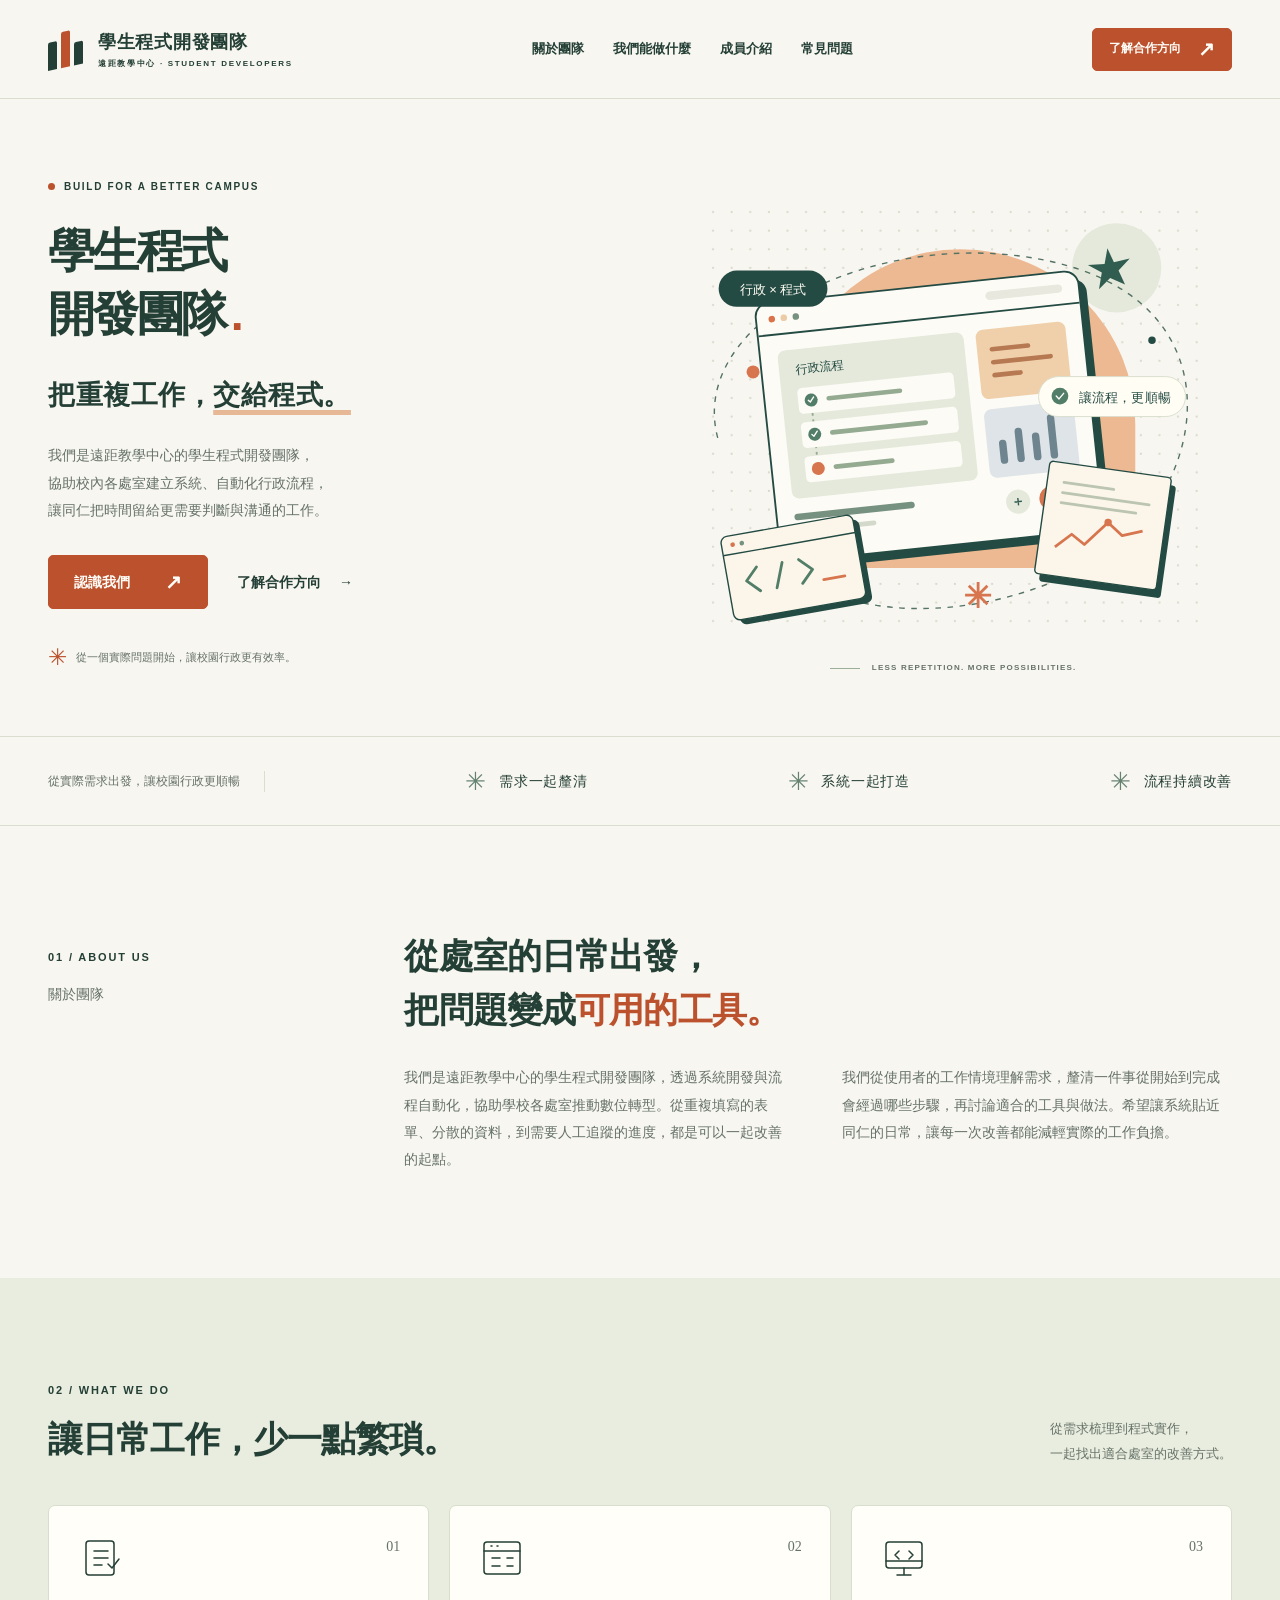
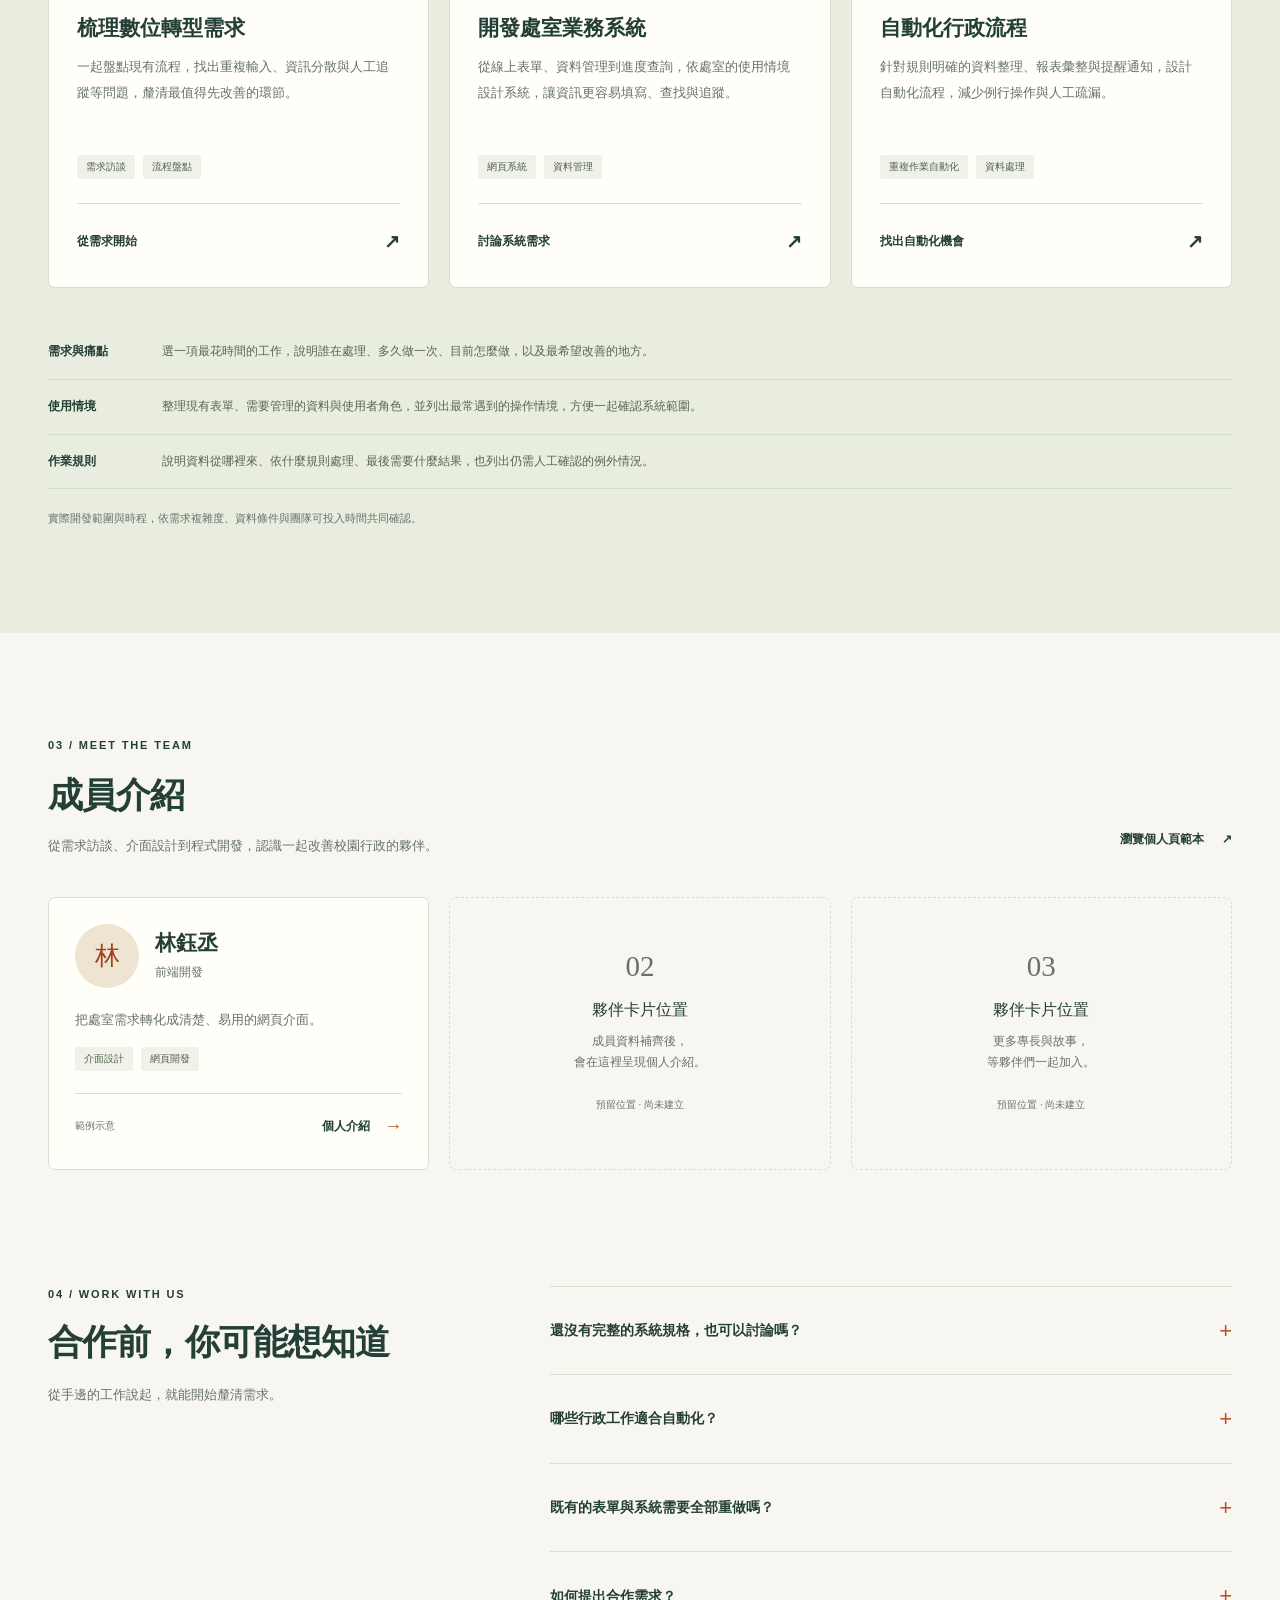
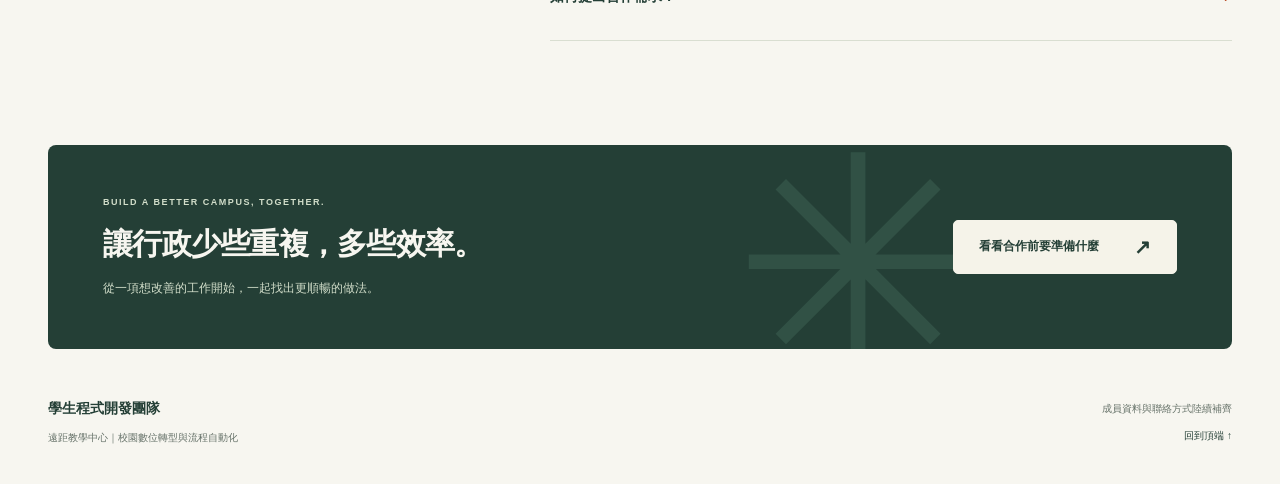
==== index.html @ bf92e2aa "fixed: 修正內容" ====
<!DOCTYPE html>
<html lang="zh-Hant">
<head>
  <meta charset="utf-8">
  <meta name="viewport" content="width=device-width, initial-scale=1">
  <meta name="description" content="遠距教學中心學生程式開發團隊，協助校內各處室推動數位轉型、建立業務系統與自動化行政流程，減少重複作業，提升工作效率。">
  <meta name="theme-color" content="#f7f6f0">
  <title>學生程式開發團隊｜遠距教學中心</title>
  <link rel="icon" href="assets/favicon.svg" type="image/svg+xml">
  <link rel="stylesheet" href="styles.css">
</head>
<body>
  <a class="skip-link" href="#main">跳至主要內容</a>
  <header class="site-header">
    <div class="container header-inner">
      <a class="brand" href="index.html" aria-label="學生程式開發團隊首頁">
        <span class="brand-mark" aria-hidden="true"><i></i><i></i><i></i></span>
        <span>學生程式開發團隊<small>遠距教學中心 · STUDENT DEVELOPERS</small></span>
      </a>
      <nav class="main-nav" aria-label="主要導覽">
        <a href="#about">關於團隊</a>
        <a href="#services">我們能做什麼</a>
        <a href="#team">成員介紹</a>
        <a href="#faq">常見問題</a>
      </nav>
      <a class="button button-small header-cta" href="#services">了解合作方向 <span aria-hidden="true">↗</span></a>
    </div>
  </header>

  <main id="main">
    <section class="hero container" aria-labelledby="hero-title">
      <div class="hero-copy">
        <p class="eyebrow"><span class="status-dot" aria-hidden="true"></span> BUILD FOR A BETTER CAMPUS</p>
        <h1 id="hero-title">學生程式<span>開發團隊<span class="title-dot">.</span></span></h1>
        <p class="hero-statement">把重複工作，<span class="underline-accent">交給程式。</span></p>
        <p class="hero-description">我們是遠距教學中心的學生程式開發團隊，<br class="desktop-break">協助校內各處室建立系統、自動化行政流程，<br class="desktop-break">讓同仁把時間留給更需要判斷與溝通的工作。</p>
        <div class="hero-actions">
          <a class="button" href="#about">認識我們 <span aria-hidden="true">↗</span></a>
          <a class="text-link" href="#services">了解合作方向 <span aria-hidden="true">→</span></a>
        </div>
        <div class="hero-note"><span class="small-orbit" aria-hidden="true">✳</span> 從一個實際問題開始，讓校園行政更有效率。</div>
      </div>
      <figure class="hero-art">
        <img src="assets/learning.svg" width="600" height="540" alt="以流程清單、程式視窗與資料報表呈現校園行政數位化的示意插畫">
        <figcaption><span class="art-caption-line"></span> LESS REPETITION. MORE POSSIBILITIES.</figcaption>
      </figure>
    </section>

    <div class="values-strip">
      <div class="container values-inner">
        <span class="values-intro">從實際需求出發，讓校園行政更順暢</span>
        <span><i aria-hidden="true">✳</i> 需求一起釐清</span>
        <span><i aria-hidden="true">✳</i> 系統一起打造</span>
        <span><i aria-hidden="true">✳</i> 流程持續改善</span>
      </div>
    </div>

    <section class="section container about-section" id="about" aria-labelledby="about-title">
      <div class="section-label"><span class="eyebrow">01 / ABOUT US</span><p>關於團隊</p></div>
      <div class="about-content">
        <h2 id="about-title">從處室的日常出發，<br>把問題變成<span class="serif-accent">可用的工具。</span></h2>
        <div class="about-columns">
          <p>我們是遠距教學中心的學生程式開發團隊，透過系統開發與流程自動化，協助學校各處室推動數位轉型。從重複填寫的表單、分散的資料，到需要人工追蹤的進度，都是可以一起改善的起點。</p>
          <p>我們從使用者的工作情境理解需求，釐清一件事從開始到完成會經過哪些步驟，再討論適合的工具與做法。希望讓系統貼近同仁的日常，讓每一次改善都能減輕實際的工作負擔。</p>
        </div>
      </div>
    </section>

    <section class="services-section" id="services" aria-labelledby="services-title">
      <div class="container section">
        <div class="section-heading">
          <div><p class="eyebrow">02 / WHAT WE DO</p><h2 id="services-title">讓日常工作，少一點繁瑣。</h2></div>
          <p class="section-description">從需求梳理到程式實作，<br>一起找出適合處室的改善方式。</p>
        </div>
        <div class="service-grid">
          <article class="service-card">
            <div class="service-card-top"><span class="service-icon" aria-hidden="true"><svg viewBox="0 0 48 48"><rect x="9" y="7" width="28" height="34" rx="3"/><path d="M17 17h14M17 24h14M17 31h8"/><path d="m31 30 4 4 7-9"/></svg></span><span class="card-number">01</span></div>
            <h3>梳理數位轉型需求</h3><p>一起盤點現有流程，找出重複輸入、資訊分散與人工追蹤等問題，釐清最值得先改善的環節。</p>
            <div class="tag-row"><span>需求訪談</span><span>流程盤點</span></div>
            <a class="card-link" href="#discovery-details">從需求開始 <span aria-hidden="true">↗</span></a>
          </article>
          <article class="service-card">
            <div class="service-card-top"><span class="service-icon" aria-hidden="true"><svg viewBox="0 0 48 48"><rect x="6" y="8" width="36" height="32" rx="3"/><path d="M6 17h36M13 12h1m5 0h1M14 24h8m-8 8h8M29 24h6m-6 8h6"/></svg></span><span class="card-number">02</span></div>
            <h3>開發處室業務系統</h3><p>從線上表單、資料管理到進度查詢，依處室的使用情境設計系統，讓資訊更容易填寫、查找與追蹤。</p>
            <div class="tag-row"><span>網頁系統</span><span>資料管理</span></div>
            <a class="card-link" href="#system-details">討論系統需求 <span aria-hidden="true">↗</span></a>
          </article>
          <article class="service-card">
            <div class="service-card-top"><span class="service-icon" aria-hidden="true"><svg viewBox="0 0 48 48"><rect x="6" y="8" width="36" height="26" rx="3"/><path d="M17 41h14M24 34v7M6 27h36M19 17l-4 4 4 4M29 17l4 4-4 4"/></svg></span><span class="card-number">03</span></div>
            <h3>自動化行政流程</h3><p>針對規則明確的資料整理、報表彙整與提醒通知，設計自動化流程，減少例行操作與人工疏漏。</p>
            <div class="tag-row"><span>重複作業自動化</span><span>資料處理</span></div>
            <a class="card-link" href="#automation-details">找出自動化機會 <span aria-hidden="true">↗</span></a>
          </article>
        </div>
        <div class="service-details" role="group" aria-label="合作前可以先準備">
          <article id="discovery-details"><span>需求與痛點</span><p>選一項最花時間的工作，說明誰在處理、多久做一次、目前怎麼做，以及最希望改善的地方。</p></article>
          <article id="system-details"><span>使用情境</span><p>整理現有表單、需要管理的資料與使用者角色，並列出最常遇到的操作情境，方便一起確認系統範圍。</p></article>
          <article id="automation-details"><span>作業規則</span><p>說明資料從哪裡來、依什麼規則處理、最後需要什麼結果，也列出仍需人工確認的例外情況。</p></article>
        </div>
        <p class="content-note">實際開發範圍與時程，依需求複雜度、資料條件與團隊可投入時間共同確認。</p>
      </div>
    </section>

    <section class="section container team-section" id="team" aria-labelledby="team-title">
      <div class="section-heading team-heading">
        <div><p class="eyebrow">03 / MEET THE TEAM</p><h2 id="team-title">成員介紹</h2><p class="section-description">從需求訪談、介面設計到程式開發，認識一起改善校園行政的夥伴。</p></div>
        <a class="text-link" href="members/template.html">瀏覽個人頁範本 <span aria-hidden="true">↗</span></a>
      </div>
      <ul class="member-grid" aria-label="學生程式開發團隊成員清單">
        <!-- 新增成員：複製這個 li，填入資料，將連結改為該成員的個人頁。 -->
        <li>
          <a class="member-card" href="members/chen-yu.html" aria-label="認識林鈺丞">
            <div class="member-card-header">
              <span class="member-avatar" aria-hidden="true">林</span>
              <div class="member-info"><h3>林鈺丞</h3><p>前端開發</p></div>
            </div>
            <p class="member-summary">把處室需求轉化成清楚、易用的網頁介面。</p>
            <div class="tag-row"><span>介面設計</span><span>網頁開發</span></div>
            <div class="member-card-footer"><span class="member-status">範例示意</span><span>個人介紹 <span aria-hidden="true">→</span></span></div>
          </a>
        </li>
        <!-- 以下為版面預留位置，新增真實成員卡片時可替換或移除；清單會自動換行。 -->
        <li>
          <div class="member-card member-card-placeholder">
            <span class="member-slot" aria-hidden="true">02</span>
            <h3>夥伴卡片位置</h3>
            <p>成員資料補齊後，<br>會在這裡呈現個人介紹。</p>
            <span class="member-placeholder-label">預留位置 · 尚未建立</span>
          </div>
        </li>
        <li>
          <div class="member-card member-card-placeholder">
            <span class="member-slot" aria-hidden="true">03</span>
            <h3>夥伴卡片位置</h3>
            <p>更多專長與故事，<br>等夥伴們一起加入。</p>
            <span class="member-placeholder-label">預留位置 · 尚未建立</span>
          </div>
        </li>
      </ul>
    </section>

    <section class="faq-section container section" id="faq" aria-labelledby="faq-title">
      <div><p class="eyebrow">04 / WORK WITH US</p><h2 id="faq-title">合作前，你可能想知道</h2><p class="section-description">從手邊的工作說起，就能開始釐清需求。</p></div>
      <div class="faq-list">
        <details><summary>還沒有完整的系統規格，也可以討論嗎？<span aria-hidden="true">+</span></summary><p>可以。先用熟悉的工作方式描述問題，例如「每週都要把三份表單整理成一張報表」。從目前的操作步驟、使用者與希望得到的結果開始，就能一起釐清需要改善什麼。</p></details>
        <details><summary>哪些行政工作適合自動化？<span aria-hidden="true">+</span></summary><p>經常重複、處理規則明確、資料來源穩定的工作，通常適合先評估，例如固定格式的資料彙整、報表產出或進度提醒。需要專業判斷或核准的環節，仍由承辦同仁決定。</p></details>
        <details><summary>既有的表單與系統需要全部重做嗎？<span aria-hidden="true">+</span></summary><p>可以先盤點現有工具與資料，評估能否沿用、調整操作方式，或補上一段自動化流程。優先改善最費時的環節，再依使用情況討論是否擴大開發範圍。</p></details>
        <details><summary>如何提出合作需求？<span aria-hidden="true">+</span></summary><p>可先整理所屬處室、目前的工作流程、遇到的困難與預期使用時間，作為討論的起點。團隊的正式聯絡方式尚待補上；本頁目前提供團隊介紹，尚未開放線上提交需求。</p></details>
      </div>
    </section>

    <section class="closing-section container" aria-labelledby="closing-title"><div><p class="eyebrow">BUILD A BETTER CAMPUS, TOGETHER.</p><h2 id="closing-title">讓行政少些重複，多些效率。</h2><p>從一項想改善的工作開始，一起找出更順暢的做法。</p></div><a class="button button-light" href="#faq">看看合作前要準備什麼 <span aria-hidden="true">↗</span></a><span class="closing-decoration" aria-hidden="true">✳</span></section>
  </main>

  <footer class="site-footer container"><div><a class="footer-name" href="index.html">學生程式開發團隊</a><p>遠距教學中心｜校園數位轉型與流程自動化</p></div><div class="footer-meta"><p>成員資料與聯絡方式陸續補齊</p><a href="#main">回到頂端 <span aria-hidden="true">↑</span></a></div></footer>
</body>
</html>
---- styles.css ----
/* Design system: warm paper, forest ink, terracotta accents; generous editorial spacing. */
:root {
  --paper: #f7f6f0;
  --white: #fffef9;
  --ink: #243f36;
  --muted: #667269;
  --orange: #bb512d;
  --orange-dark: #a34121;
  --line: #d9ded1;
  --sage: #e9eddf;
  --serif: "Noto Serif TC", "Songti TC", "PMingLiU", serif;
  --sans: "Noto Sans TC", "Microsoft JhengHei", "PingFang TC", sans-serif;
}

* { box-sizing: border-box; }
html { scroll-behavior: smooth; scroll-padding-top: 112px; }
body { margin: 0; color: var(--ink); background: var(--paper); font-family: var(--sans); font-size: 16px; line-height: 1.8; -webkit-font-smoothing: antialiased; }
a { color: inherit; text-decoration: none; }
button, input, textarea { font: inherit; }
img, svg { display: block; max-width: 100%; }
p, h1, h2, h3, figure { margin: 0; }
h1, h2, h3 { line-height: 1.4; }
::selection { background: #efd1af; color: var(--ink); }
:focus-visible { outline: 3px solid var(--orange); outline-offset: 6px; border-radius: 2px; }
.container { width: min(1240px, calc(100% - 96px)); margin-inline: auto; }
.section { padding-block: 104px; }
.eyebrow { font-family: var(--sans); font-size: 11px; font-weight: 700; letter-spacing: .17em; line-height: 1.6; }
.skip-link { position: fixed; top: 10px; left: 16px; z-index: 20; padding: 10px 20px; background: var(--ink); color: white; transform: translateY(-160%); }
.skip-link:focus { transform: translateY(0); }
.site-header { position: sticky; top: 0; z-index: 10; background: var(--paper); border-bottom: 1px solid var(--line); }
.header-inner { min-height: 98px; display: flex; align-items: center; justify-content: space-between; gap: 28px; }
.brand { display: inline-flex; align-items: center; gap: 13px; flex-shrink: 0; font-size: 18px; font-weight: 700; letter-spacing: .04em; line-height: 1.5; }
.brand small { display: block; font-size: 8px; letter-spacing: .21em; margin-top: 2px; }
.brand-mark { display: flex; gap: 4px; align-items: end; width: 37px; height: 36px; transform: skewY(-12deg); }
.brand-mark i { display: block; width: 9px; height: 28px; border-radius: 2px 2px 0 0; background: var(--ink); }
.brand-mark i:nth-child(2) { height: 36px; background: var(--orange); }
.brand-mark i:nth-child(3) { height: 23px; }
.main-nav { display: flex; align-items: center; gap: 29px; font-size: 13px; font-weight: 600; }
.main-nav a { padding-block: 12px; border-bottom: 1px solid transparent; transition: color .18s, border-color .18s; }
.main-nav a:hover { color: var(--orange); border-color: var(--orange); }
.button { display: inline-flex; align-items: center; justify-content: center; gap: 35px; min-height: 54px; padding: 13px 25px; border: 1px solid var(--orange); border-radius: 5px; background: var(--orange); color: var(--white); font-size: 14px; font-weight: 700; transition: background .18s, transform .18s; }
.button:hover { background: var(--orange-dark); border-color: var(--orange-dark); transform: translateY(-2px); }
.button:active { transform: translateY(0); }
.button > span { font-size: 20px; line-height: 1; }
.button-small { min-height: 43px; padding: 8px 16px; gap: 17px; font-size: 12px; }
.text-link { display: inline-flex; gap: 18px; align-items: center; font-size: 14px; font-weight: 700; padding-block: 8px; }
.text-link span { transition: transform .18s; }
.text-link:hover { color: var(--orange); }
.text-link:hover span { transform: translateX(4px); }
.hero { display: grid; grid-template-columns: 1.08fr 1fr; align-items: center; gap: 24px; padding-block: 74px 61px; }
.hero-copy > .eyebrow { display: flex; align-items: center; gap: 9px; margin-bottom: 25px; font-size: 10px; }
.status-dot { width: 7px; height: 7px; border-radius: 50%; background: var(--orange); }
h1 { font-size: clamp(32px, 3.65vw, 53px); font-weight: 700; letter-spacing: -.055em; line-height: 1.35; }
h1 > span { display: block; }
.title-dot { color: var(--orange); padding-left: 5px; }
.hero-statement { font-family: var(--serif); font-size: clamp(20px, 2.1vw, 28px); font-weight: 600; margin-top: 25px; letter-spacing: .02em; }
.underline-accent { text-decoration: underline; text-decoration-color: #e6b896; text-decoration-thickness: 5px; text-underline-offset: 6px; text-decoration-skip-ink: none; }
.hero-description { color: var(--muted); margin-top: 23px; line-height: 1.95; font-size: 14px; }
.hero-actions { display: flex; align-items: center; gap: 29px; margin-top: 31px; }
.hero-note { margin-top: 37px; display: flex; align-items: center; gap: 9px; font-size: 11px; color: var(--muted); }
.small-orbit { font-size: 23px; color: var(--orange); line-height: 1; }
.hero-art { position: relative; }
.hero-art img { width: 100%; height: auto; }
.hero-art figcaption { display: flex; align-items: center; justify-content: center; gap: 12px; margin-top: -14px; font-size: 8px; letter-spacing: .15em; font-weight: 600; color: var(--muted); }
.art-caption-line { height: 1px; width: 30px; background: #9cae98; }
.values-strip { border-block: 1px solid var(--line); }
.values-inner { display: flex; align-items: center; justify-content: space-between; gap: 22px; min-height: 88px; }
.values-inner > span { display: inline-flex; align-items: center; gap: 12px; font-size: 14px; letter-spacing: .05em; }
.values-inner .values-intro { font-size: 12px; color: var(--muted); letter-spacing: 0; padding-right: 24px; border-right: 1px solid var(--line); }
.values-inner i { font-size: 25px; font-style: normal; color: #658271; }
h2 { font-size: clamp(27px, 2.7vw, 37px); font-weight: 700; letter-spacing: -.025em; line-height: 1.55; }
.about-section { display: grid; grid-template-columns: 1fr 2.7fr; gap: 50px; }
.section-label { padding-top: 12px; }
.section-label p { margin-top: 11px; font-size: 14px; color: var(--muted); }
.serif-accent { font-family: var(--serif); color: var(--orange); }
.about-columns { display: grid; grid-template-columns: 1fr 1fr; gap: 48px; margin-top: 27px; font-size: 14px; line-height: 1.95; color: var(--muted); }
.services-section { background: var(--sage); }
.section-heading { display: flex; align-items: end; justify-content: space-between; gap: 32px; margin-bottom: 38px; }
.section-heading h2 { margin-top: 14px; }
.section-description { font-size: 13px; line-height: 1.9; color: var(--muted); }
.service-grid { display: grid; grid-template-columns: repeat(3, 1fr); gap: 20px; }
.service-card { padding: 28px; border: 1px solid #d7decd; border-radius: 7px; background: var(--white); transition: transform .2s, border-color .2s; }
.service-card:hover { transform: translateY(-4px); border-color: #92a58e; }
.service-card-top { display: flex; align-items: start; justify-content: space-between; margin-bottom: 26px; }
.service-icon { width: 53px; height: 53px; }
.service-icon svg { width: 48px; height: 48px; fill: none; stroke: var(--ink); stroke-width: 1.5; stroke-linecap: round; stroke-linejoin: round; }
.card-number { font-family: Georgia, serif; font-size: 14px; color: var(--muted); }
.service-card h3 { font-size: 21px; margin-bottom: 12px; }
.service-card > p { color: var(--muted); font-size: 13px; min-height: 77px; line-height: 1.95; }
.tag-row { display: flex; flex-wrap: wrap; gap: 8px; margin-top: 24px; }
.tag-row span { font-size: 10px; background: #f0f1e9; color: #506447; padding: 3px 9px; border-radius: 3px; }
.card-link { display: flex; align-items: center; justify-content: space-between; padding-top: 21px; margin-top: 24px; border-top: 1px solid var(--line); font-size: 12px; font-weight: 700; }
.card-link:hover { color: var(--orange); }
.card-link > span { font-size: 19px; }
.service-details { margin-top: 37px; }
.service-details article { display: grid; grid-template-columns: 90px 1fr; gap: 24px; padding: 16px 0; border-bottom: 1px solid #d4dcc9; font-size: 12px; scroll-margin-top: 16px; }
.service-details article > span { font-weight: 700; }
.service-details article p { color: #566650; }
.service-details article:target { background: #f8f8ee; outline: 2px solid #acba9c; outline-offset: 8px; }
.content-note { font-size: 11px; color: var(--muted); margin-top: 20px; }
.team-heading .section-description { margin-top: 12px; }
.team-heading > .text-link { flex-shrink: 0; font-size: 12px; }
.member-grid { display: grid; grid-template-columns: repeat(3, minmax(0, 1fr)); gap: 20px; list-style: none; margin: 0; padding: 0; }
.member-grid > li { min-width: 0; }
.member-card { display: flex; flex-direction: column; height: 100%; padding: 26px; border: 1px solid var(--line); border-radius: 7px; background: var(--white); overflow-wrap: anywhere; transition: transform .2s, border-color .2s; }
a.member-card:hover, a.member-card:focus-visible { border-color: var(--orange); transform: translateY(-3px); }
a.member-card:active { transform: translateY(0); }
.member-card-header { display: flex; align-items: center; gap: 16px; }
.member-avatar { display: grid; place-items: center; width: 64px; height: 64px; flex-shrink: 0; border-radius: 50%; background: #efe3d2; color: var(--orange-dark); font-family: var(--serif); font-size: 25px; object-fit: cover; }
.member-info { min-width: 0; }
.member-info h3 { font-size: 21px; }
.member-info p { margin-top: 5px; font-size: 12px; color: var(--muted); }
.member-summary { margin-top: 20px; color: var(--muted); font-size: 13px; }
.member-card .tag-row { margin-block: 16px 22px; }
.member-card-footer { display: flex; align-items: center; justify-content: space-between; flex-wrap: wrap; gap: 10px; margin-top: auto; padding-top: 16px; border-top: 1px solid var(--line); font-size: 12px; }
.member-status { color: var(--muted); font-size: 10px; }
.member-card-footer > span:last-child { display: inline-flex; align-items: center; gap: 14px; font-weight: 700; }
.member-card-footer > span:last-child > span { color: var(--orange); font-size: 18px; }
.member-card-placeholder { align-items: center; justify-content: center; border-style: dashed; background: transparent; text-align: center; }
.member-slot { font-family: Georgia, serif; font-size: 29px; color: var(--muted); line-height: 1; }
.member-card-placeholder h3 { margin-top: 18px; font-size: 16px; font-weight: 500; }
.member-card-placeholder p { margin-top: 9px; font-size: 12px; color: var(--muted); }
.member-placeholder-label { margin-top: 22px; color: var(--muted); font-size: 10px; }
.avatar-illustration { width: 98px; height: 110px; flex-shrink: 0; background: #e6b38c; border-radius: 48px 48px 5px 5px; position: relative; overflow: hidden; }
.avatar-head { position: absolute; top: 22px; left: 34px; width: 30px; height: 36px; border-radius: 50%; background: #f9e7c7; border-top: 11px solid var(--ink); }
.avatar-body { position: absolute; bottom: -10px; left: 20px; width: 63px; height: 62px; border-radius: 40px 40px 0 0; background: #54735c; transform: rotate(-9deg); }
.avatar-spark { position: absolute; right: 7px; top: 4px; font-size: 24px; color: var(--white); }
.faq-section { display: grid; grid-template-columns: 1fr 1.6fr; gap: 76px; padding-top: 12px; }
.faq-section h2 { margin-top: 13px; margin-bottom: 13px; }
.faq-list { border-top: 1px solid var(--line); }
.faq-list details { border-bottom: 1px solid var(--line); }
.faq-list summary { display: flex; align-items: center; justify-content: space-between; gap: 20px; list-style: none; padding: 24px 0; font-size: 14px; font-weight: 600; cursor: pointer; }
.faq-list summary::-webkit-details-marker { display: none; }
.faq-list summary > span { font-size: 22px; color: var(--orange); font-weight: 400; transition: transform .2s; }
.faq-list summary:hover { color: var(--orange); }
.faq-list details[open] summary > span { transform: rotate(45deg); }
.faq-list details > p { padding-bottom: 23px; padding-right: 28px; color: var(--muted); font-size: 13px; }
.faq-list details a { color: var(--orange); text-decoration: underline; text-underline-offset: 4px; }
.closing-section { position: relative; display: flex; align-items: center; justify-content: space-between; gap: 32px; overflow: hidden; padding: 50px 55px; background: var(--ink); border-radius: 8px; color: var(--paper); }
.closing-section .eyebrow { color: #d2deca; font-size: 9px; }
.closing-section h2 { margin-top: 12px; font-size: 30px; }
.closing-section p:last-child { font-size: 12px; color: #d2deca; margin-top: 10px; }
.closing-section > div, .closing-section .button { position: relative; z-index: 1; }
.button-light { background: #f5f3e9; color: var(--ink); border-color: #f5f3e9; font-size: 12px; }
.button-light:hover { background: #e4e9d6; border-color: #e4e9d6; }
.closing-decoration { position: absolute; right: 21%; bottom: -68px; line-height: 1; font-size: 300px; color: #315145; }
.site-footer { display: flex; justify-content: space-between; gap: 32px; padding-block: 45px 35px; }
.footer-name { font-size: 14px; font-weight: 700; }
.site-footer p { color: var(--muted); font-size: 10px; margin-top: 6px; }
.footer-meta { text-align: right; }
.footer-meta a { display: inline-block; font-size: 10px; margin-top: 9px; }
.footer-meta a:hover { color: var(--orange); }

/* Personal page: the same stylesheet is shared by every member. */
.member-nav { font-size: 13px; }
.member-nav:hover { color: var(--orange); }
.breadcrumbs { display: flex; flex-wrap: wrap; gap: 12px; font-size: 12px; color: var(--muted); padding-top: 33px; }
.breadcrumbs a:hover { color: var(--orange); }
.template-notice { background: var(--sage); border-left: 3px solid #78906a; padding: 12px 17px; margin-top: 28px; font-size: 12px; color: #4e6447; }
.profile-hero { display: grid; grid-template-columns: 250px 1fr; gap: 65px; align-items: center; padding-block: 60px; }
.profile-portrait { width: 250px; height: 280px; display: grid; place-items: center; background: #ede6d6; border-radius: 125px 125px 8px 8px; }
.profile-portrait .avatar-illustration { transform: scale(1.9); }
.profile-photo { display: block; width: 250px; height: 280px; object-fit: cover; border-radius: 125px 125px 8px 8px; }
.profile-intro h1 { font-size: 54px; margin-block: 9px; }
.profile-intro > p:not(.eyebrow) { color: var(--muted); font-size: 15px; }
.profile-intro blockquote { font-family: var(--serif); margin: 25px 0 0; font-size: 22px; }
.profile-section-nav { display: flex; gap: 35px; flex-wrap: wrap; padding-block: 18px; border-block: 1px solid var(--line); font-size: 13px; }
.profile-section-nav a:hover { color: var(--orange); }
.profile-body { display: grid; grid-template-columns: 1fr 280px; gap: 85px; padding-block: 60px 80px; }
.profile-content section + section { margin-top: 45px; }
.profile-content h2, .profile-sidebar h2 { font-size: 24px; margin-bottom: 18px; }
.profile-content p { color: var(--muted); font-size: 14px; line-height: 2; }
.profile-content .tag-row span { font-size: 12px; padding: 6px 12px; }
.work-example { padding: 23px; background: var(--sage); border-radius: 5px; }
.work-example h3 { font-size: 17px; margin-block: 7px; }
.work-example .eyebrow { font-size: 10px; }
.profile-sidebar { align-self: start; background: #efece1; padding: 26px; border-radius: 6px; }
.profile-sidebar h2 { font-size: 20px; }
.profile-sidebar p, .profile-sidebar dl { font-size: 12px; color: var(--muted); }
.profile-sidebar dl { margin: 22px 0; }
.profile-sidebar dt { color: var(--ink); font-weight: 700; margin-top: 14px; }
.profile-sidebar dd { margin: 2px 0 0; }
.profile-sidebar .text-link { font-size: 12px; border-top: 1px solid var(--line); padding-top: 17px; }

@media (min-width: 1440px) {
  .hero { padding-block: 86px 70px; }
  h1 { font-size: 56px; }
}
@media (max-width: 1100px) {
  .container { width: calc(100% - 64px); }
  .header-inner { gap: 22px; }
  .main-nav { gap: 20px; }
  .header-cta { display: none; }
  .hero { gap: 5px; padding-block: 55px; }
  h1 { font-size: clamp(31px, 4vw, 45px); }
  .hero-actions { gap: 20px; }
  .hero-actions .text-link { font-size: 12px; gap: 10px; }
  .values-inner { gap: 16px; }
  .values-inner .values-intro { max-width: 230px; padding-right: 17px; }
  .values-inner > span { font-size: 12px; gap: 8px; }
  .service-card { padding: 22px; }
  .member-grid { grid-template-columns: repeat(2, minmax(0, 1fr)); }
  .faq-section { gap: 45px; }
  .profile-body { gap: 40px; }
}
@media (max-width: 760px) {
  html { scroll-padding-top: 135px; }
  .container { width: calc(100% - 40px); }
  .section { padding-block: 64px; }
  .header-inner { min-height: 110px; flex-direction: column; justify-content: center; gap: 11px; padding-block: 14px 6px; }
  .brand { font-size: 17px; }
  .brand small { font-size: 7px; }
  .brand-mark { transform: skewY(-12deg) scale(.85); }
  .main-nav { width: 100%; justify-content: space-between; gap: 12px; font-size: 12px; }
  .main-nav a { padding-block: 5px 8px; }
  .hero { grid-template-columns: 1fr; gap: 28px; padding-block: 43px 30px; }
  .hero-copy > .eyebrow { font-size: 9px; letter-spacing: .13em; margin-bottom: 20px; }
  h1 { font-size: clamp(29px, 7.2vw, 48px); letter-spacing: -.035em; }
  .hero-statement { margin-top: 22px; font-size: 22px; }
  .hero-description { font-size: 13px; margin-top: 21px; }
  .hero-actions { margin-top: 25px; gap: 24px; }
  .hero-actions .button { min-height: 48px; padding: 10px 20px; gap: 26px; }
  .hero-note { margin-top: 28px; font-size: 10px; }
  .hero-art { width: min(100%, 440px); margin-inline: auto; }
  .hero-art figcaption { font-size: 7px; }
  .values-inner { flex-wrap: wrap; justify-content: space-between; gap: 10px; padding-block: 21px; }
  .values-inner .values-intro { max-width: none; width: 100%; border: 0; padding: 0 0 7px; font-size: 11px; }
  .values-inner > span { font-size: 11px; gap: 6px; }
  .values-inner i { font-size: 18px; }
  .about-section { grid-template-columns: 1fr; gap: 24px; }
  .section-label { padding: 0; display: flex; justify-content: space-between; align-items: center; }
  .section-label p { margin: 0; font-size: 12px; }
  h2 { font-size: 28px; }
  .about-columns { grid-template-columns: 1fr; gap: 17px; margin-top: 22px; font-size: 13px; }
  .section-heading { display: block; margin-bottom: 25px; }
  .section-heading h2 { font-size: 26px; }
  .section-heading .section-description { margin-top: 16px; }
  .section-heading .section-description br { display: none; }
  .service-grid { grid-template-columns: 1fr; gap: 16px; }
  .service-card { padding: 25px; }
  .service-card-top { margin-bottom: 19px; }
  .service-card > p { min-height: 0; }
  .tag-row { margin-top: 18px; }
  .card-link { margin-top: 20px; padding-top: 17px; }
  .service-details article { grid-template-columns: 1fr; gap: 5px; padding-block: 19px; }
  .content-note { font-size: 10px; }
  .team-heading > .text-link { margin-top: 14px; }
  .member-grid { grid-template-columns: 1fr; gap: 16px; }
  .member-card { padding: 22px; }
  .member-card-placeholder { min-height: 210px; }
  .faq-section { grid-template-columns: 1fr; gap: 25px; padding-top: 10px; }
  .faq-list summary { font-size: 13px; padding-block: 20px; }
  .closing-section { flex-direction: column; align-items: start; padding: 34px 25px; gap: 26px; }
  .closing-section h2 { font-size: 24px; }
  .closing-decoration { right: -22%; bottom: -25px; font-size: 240px; }
  .site-footer { flex-direction: column; gap: 20px; padding-block: 33px; }
  .footer-meta { text-align: left; display: flex; align-items: start; justify-content: space-between; gap: 20px; }
  .footer-meta a { margin-top: 6px; }
  .profile-header .header-inner { flex-direction: row; min-height: 85px; padding-block: 16px; justify-content: space-between; gap: 15px; }
  .profile-header .brand { font-size: 14px; gap: 8px; }
  .profile-header .brand small { font-size: 6px; }
  .member-nav { font-size: 11px; }
  .profile-hero { grid-template-columns: 1fr; gap: 35px; padding-block: 40px; }
  .profile-portrait, .profile-photo { width: 190px; height: 215px; }
  .profile-portrait .avatar-illustration { transform: scale(1.5); }
  .profile-intro h1 { font-size: 40px; }
  .profile-intro blockquote { font-size: 20px; }
  .profile-section-nav { gap: 22px; font-size: 12px; }
  .profile-body { grid-template-columns: 1fr; padding-block: 38px 50px; }
}
@media (max-width: 360px) {
  .container { width: calc(100% - 32px); }
  .hero-statement { font-size: 19px; }
  .hero-actions { gap: 15px; }
  .hero-actions .button { padding-inline: 15px; gap: 18px; }
  .hero-actions .text-link { font-size: 11px; gap: 6px; }
  .desktop-break { display: none; }
  .avatar-illustration { width: 82px; }
  .closing-section h2 { font-size: 22px; }
}
@media (prefers-reduced-motion: reduce) {
  html { scroll-behavior: auto; }
  *, *::before, *::after { transition: none !important; animation: none !important; }
}
@media print {
  .site-header, .skip-link, .hero-actions, .closing-section, .profile-section-nav { display: none; }
  .container { width: 100%; }
  body { background: white; color: black; }
  .section { padding-block: 28px; }
  .hero { padding-block: 20px; }
  .service-card, .member-card { break-inside: avoid; box-shadow: none; }
  .site-footer { padding-block: 20px; }
}
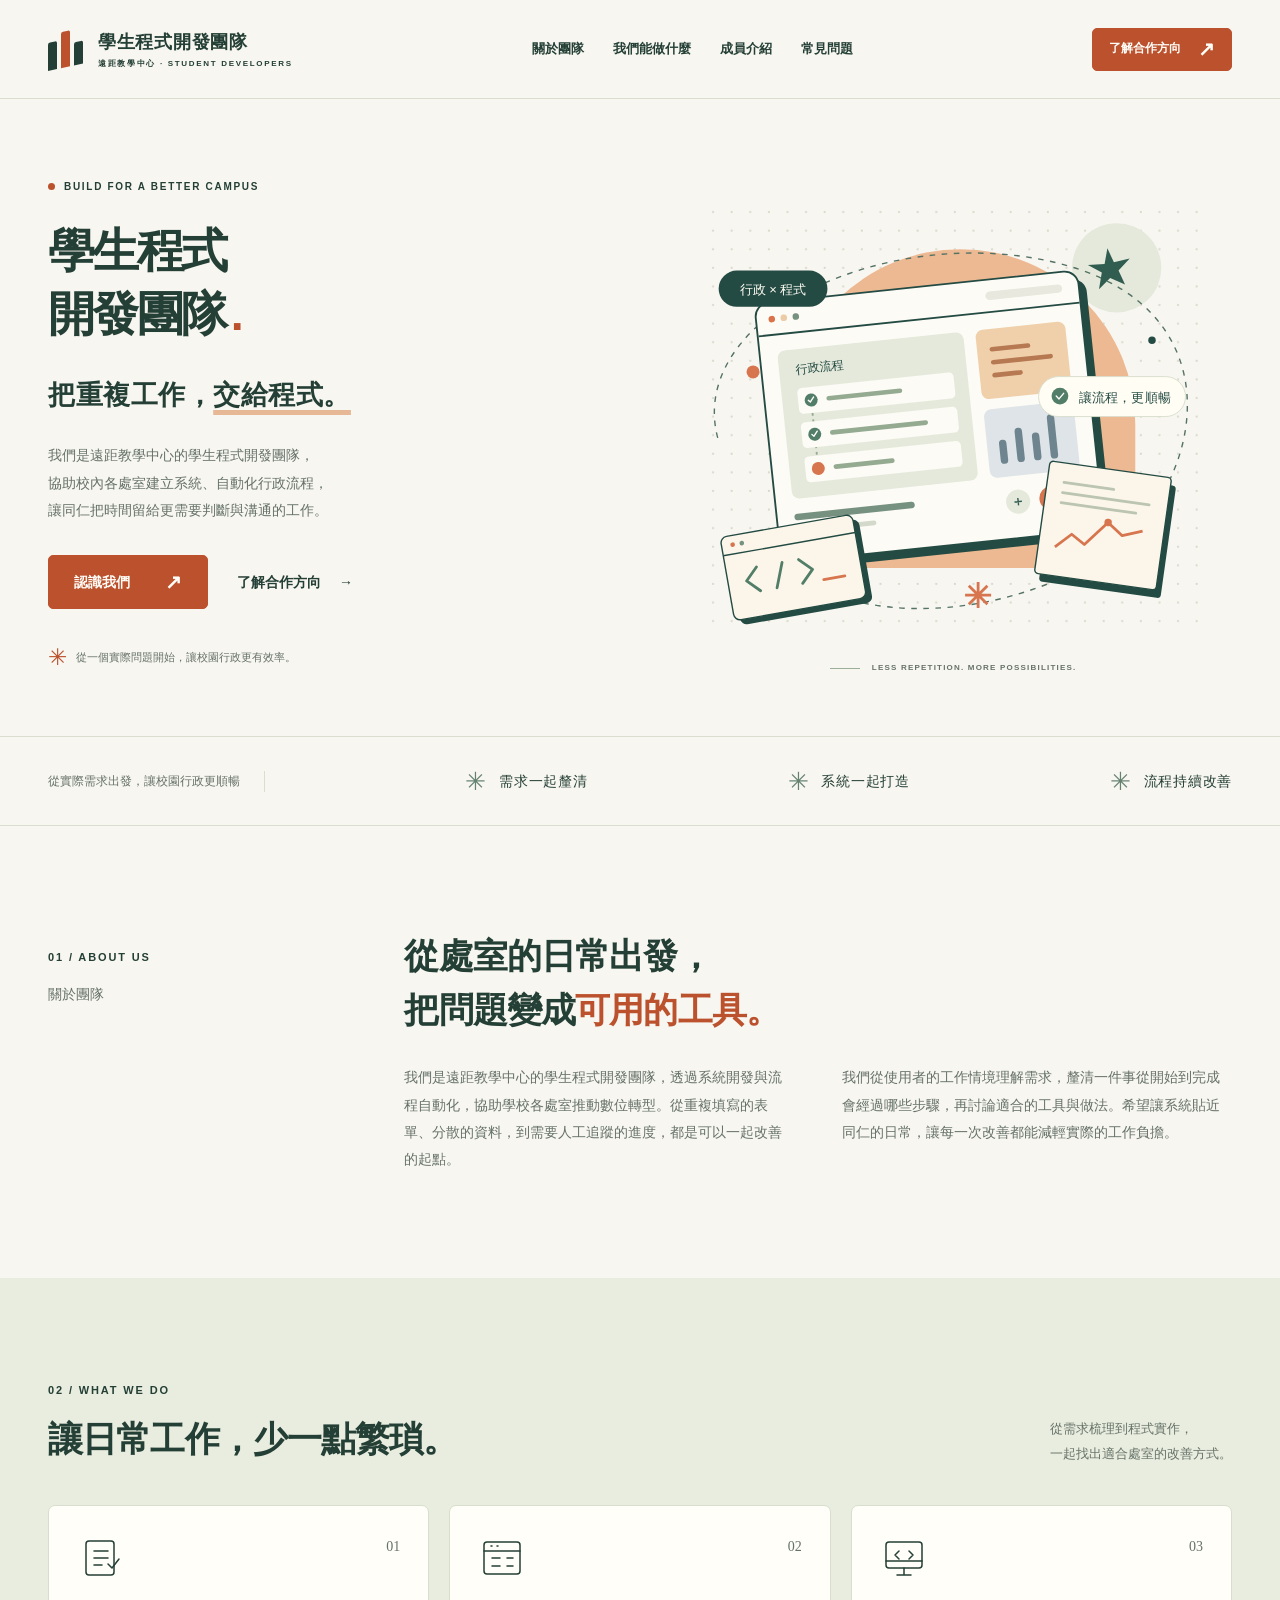
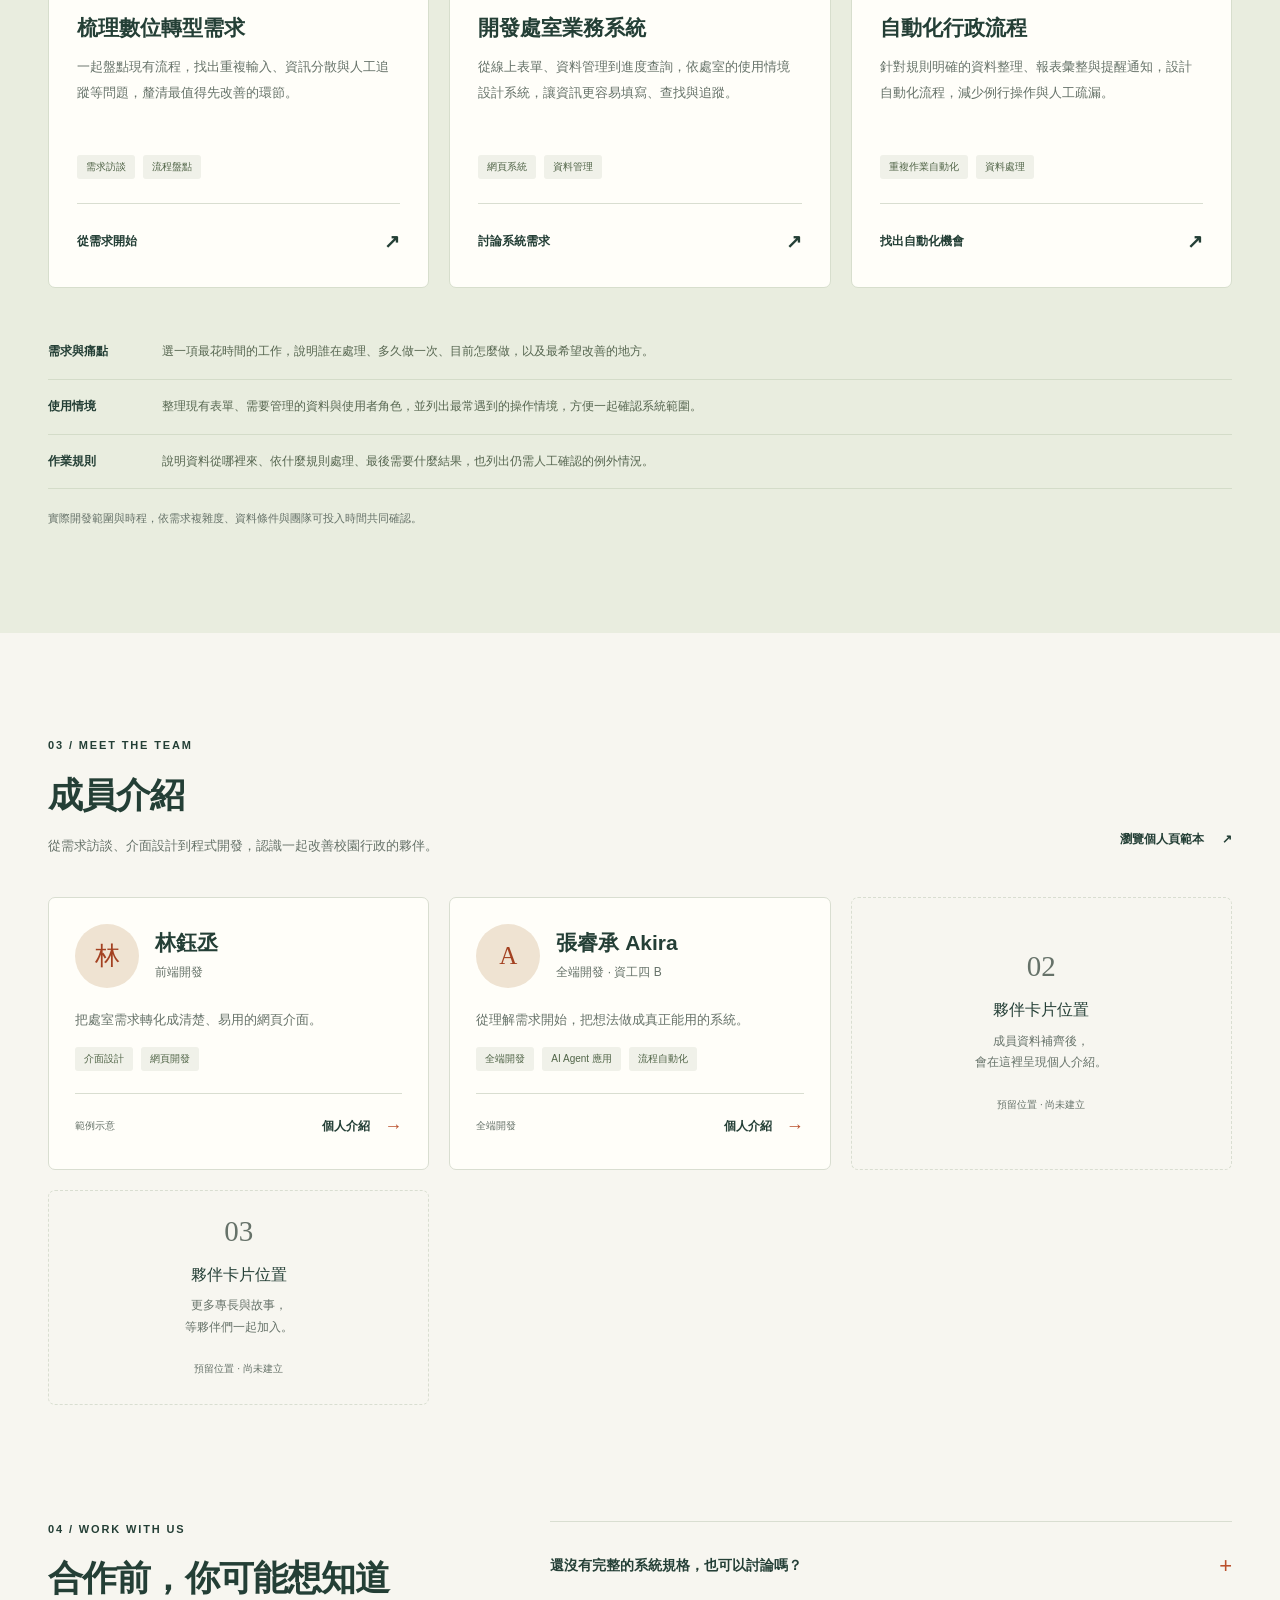
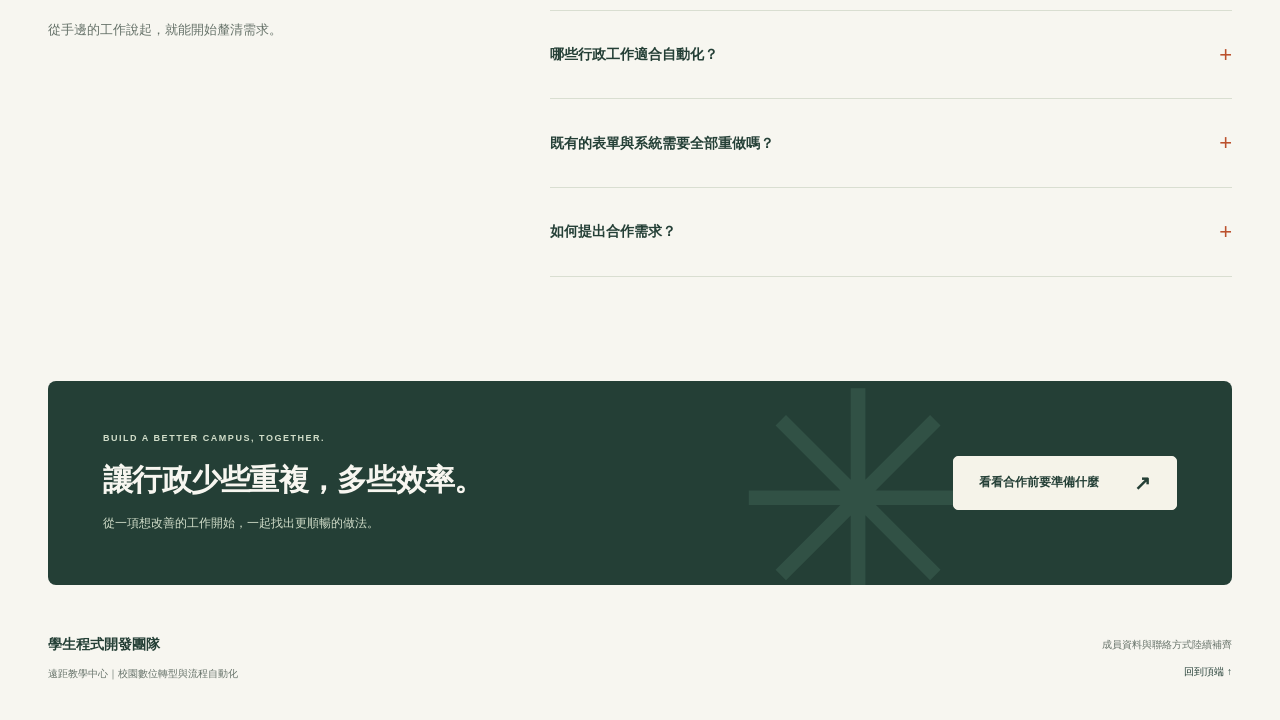
==== commit a4efea49: "個人卡片添加" ====
--- a/index.html
+++ b/index.html
@@ -119,6 +119,17 @@
             <div class="member-card-footer"><span class="member-status">範例示意</span><span>個人介紹 <span aria-hidden="true">→</span></span></div>
           </a>
         </li>
+        <li>
+          <a class="member-card" href="members/Akira.html" aria-label="認識張睿承 Akira">
+            <div class="member-card-header">
+              <span class="member-avatar" aria-hidden="true">A</span>
+              <div class="member-info"><h3>張睿承 Akira</h3><p>全端開發 · 資工四 B</p></div>
+            </div>
+            <p class="member-summary">從理解需求開始，把想法做成真正能用的系統。</p>
+            <div class="tag-row"><span>全端開發</span><span>AI Agent 應用</span><span>流程自動化</span></div>
+            <div class="member-card-footer"><span class="member-status">全端開發</span><span>個人介紹 <span aria-hidden="true">→</span></span></div>
+          </a>
+        </li>
         <!-- 以下為版面預留位置，新增真實成員卡片時可替換或移除；清單會自動換行。 -->
         <li>
           <div class="member-card member-card-placeholder">
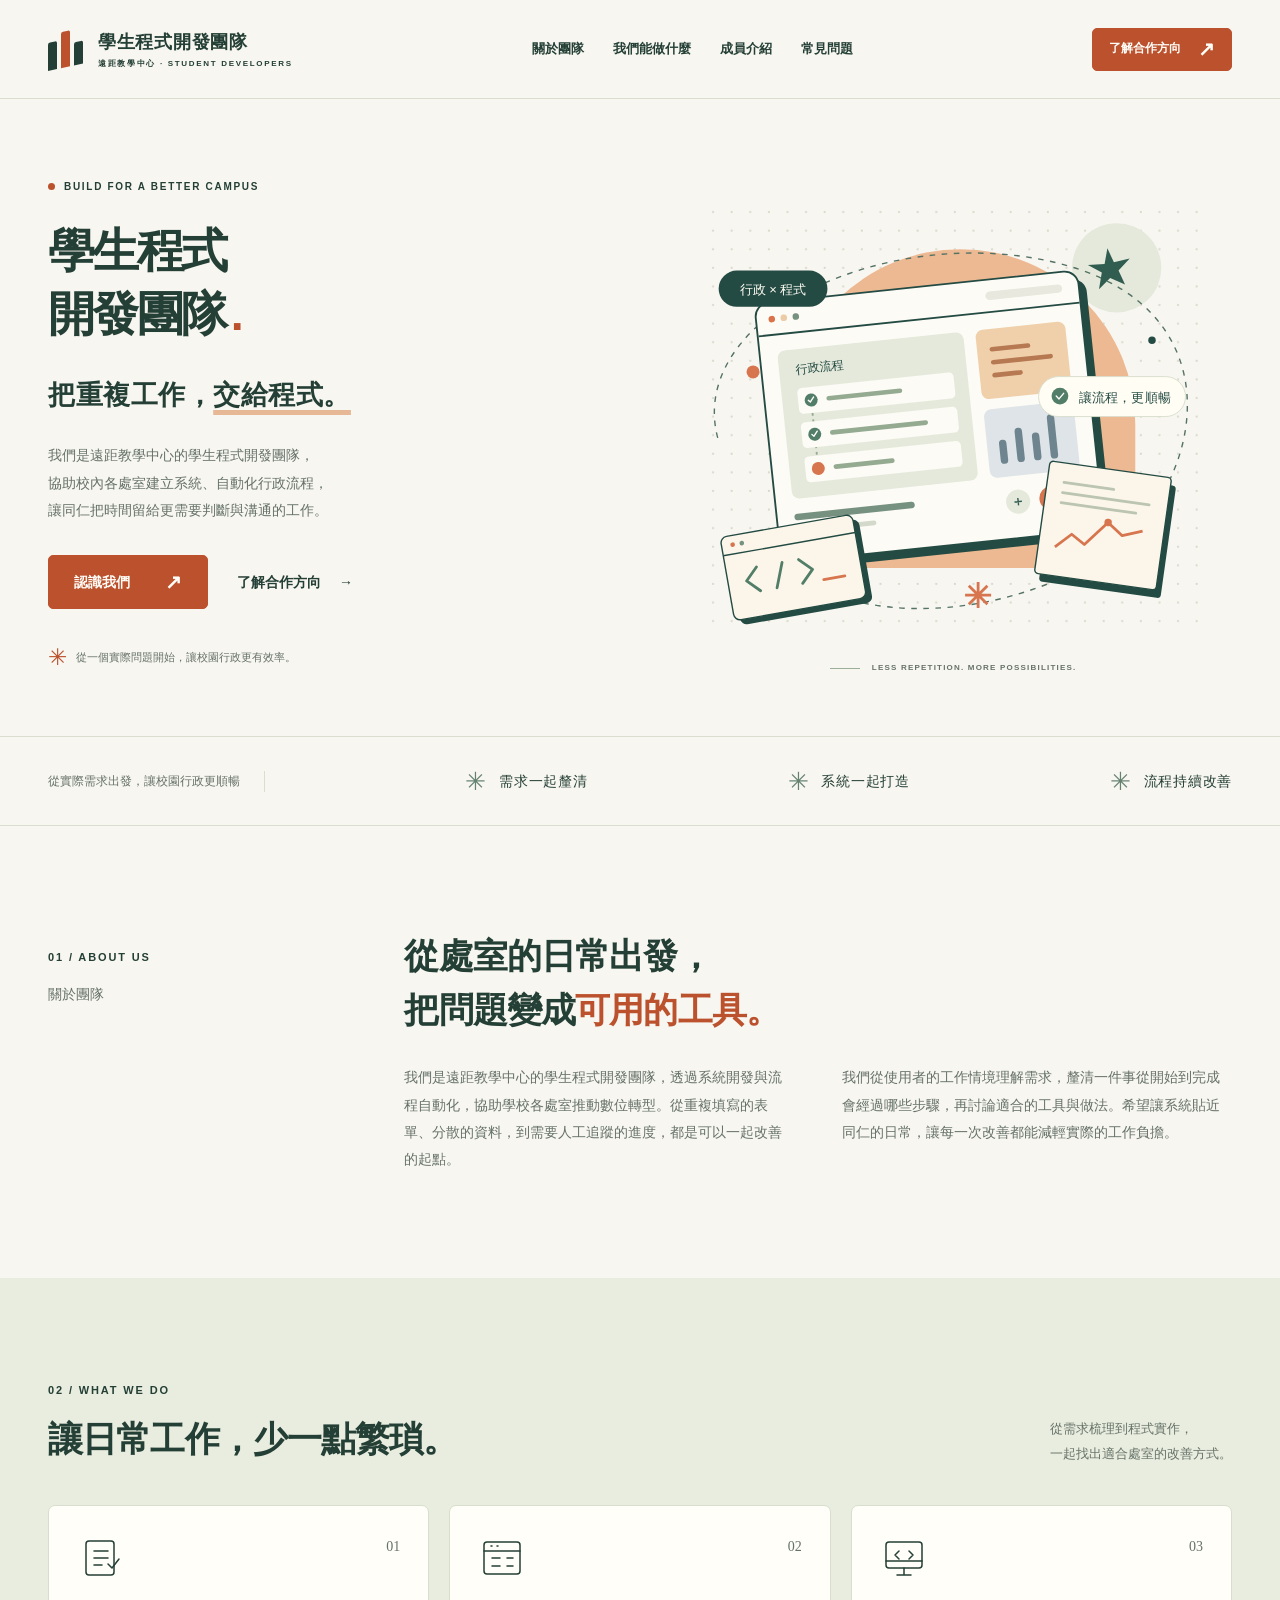
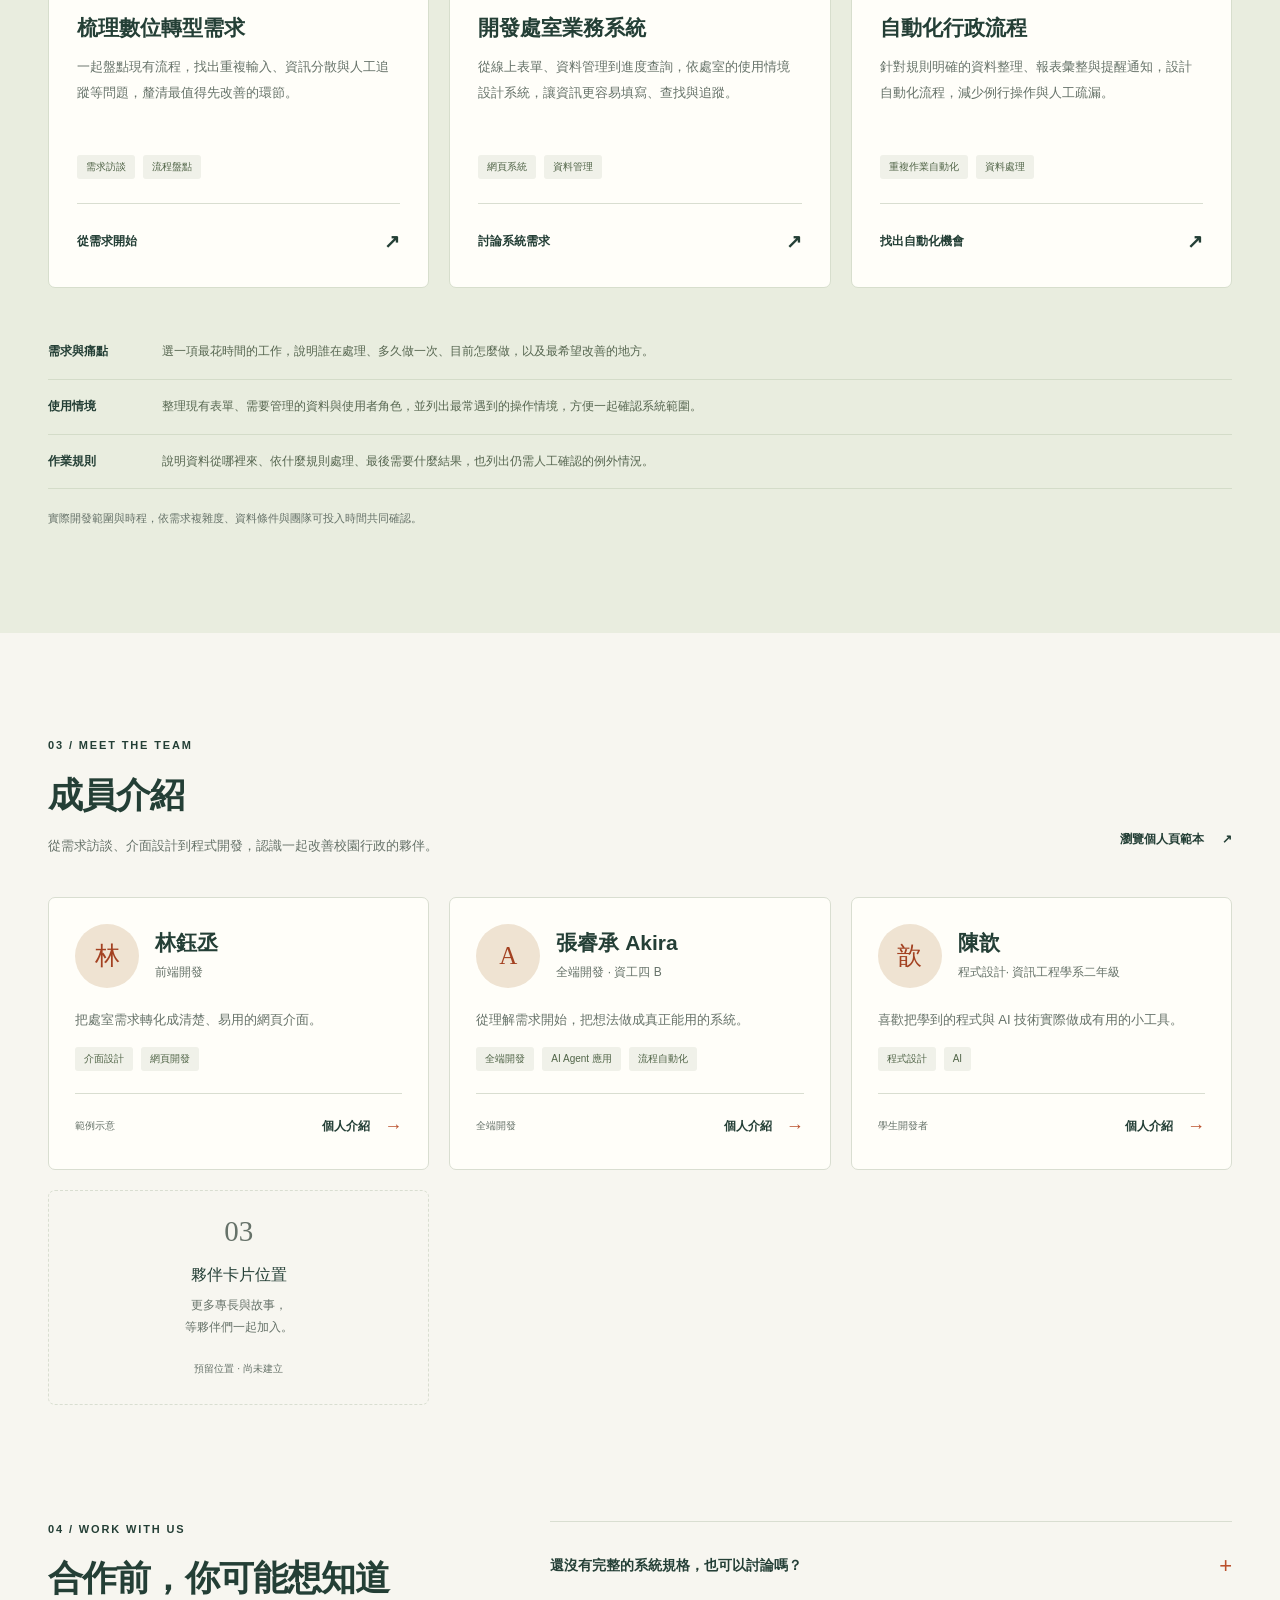
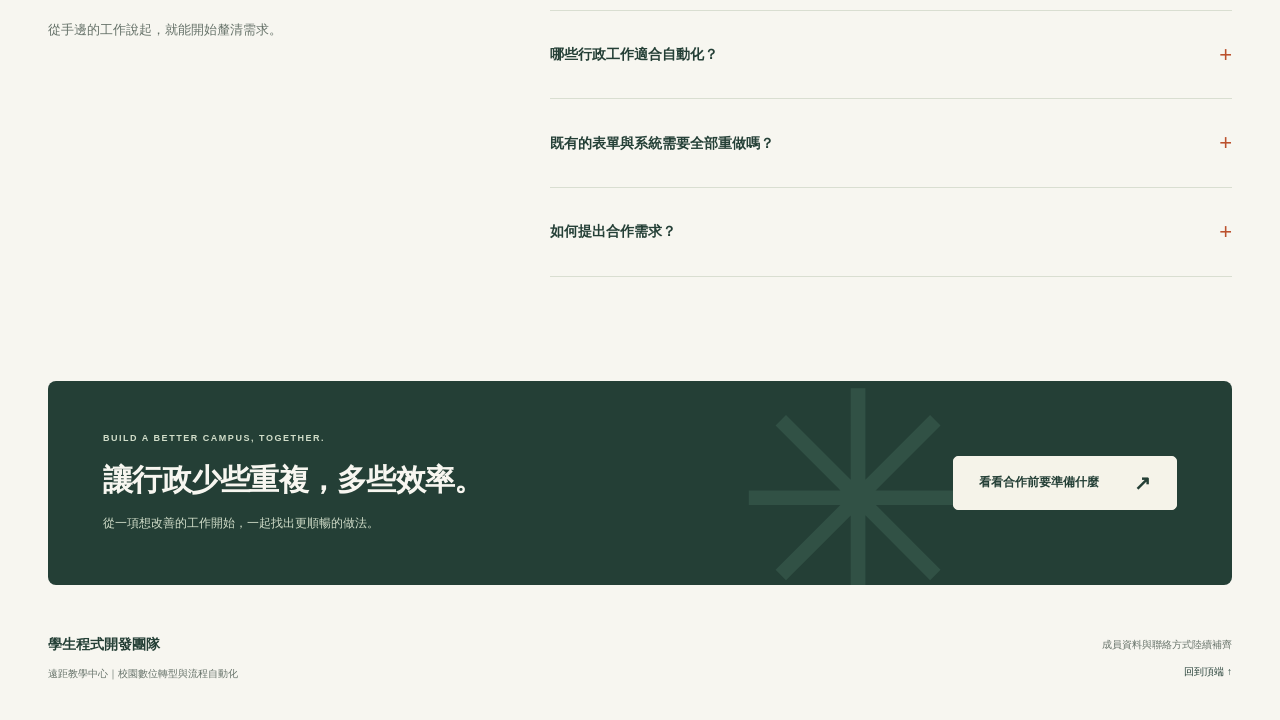
==== commit 54e32a4b: "feat: add chenhsin self-introduction card and link to index" ====
--- a/index.html
+++ b/index.html
@@ -132,12 +132,20 @@
         </li>
         <!-- 以下為版面預留位置，新增真實成員卡片時可替換或移除；清單會自動換行。 -->
         <li>
-          <div class="member-card member-card-placeholder">
-            <span class="member-slot" aria-hidden="true">02</span>
-            <h3>夥伴卡片位置</h3>
-            <p>成員資料補齊後，<br>會在這裡呈現個人介紹。</p>
-            <span class="member-placeholder-label">預留位置 · 尚未建立</span>
-          </div>
+          <a class="member-card" href="members/chenhsin.html" aria-label="認識陳歆">
+            <div class="member-card-header">
+              <span class="member-avatar" aria-hidden="true">歆</span>
+              <div class="member-info"><h3>陳歆</h3>
+              <p>程式設計· 資訊工程學系二年級</p>
+              </div>
+            </div>
+            <p class="member-summary">喜歡把學到的程式與 AI 技術實際做成有用的小工具。</p>
+            <div class="tag-row"><span>程式設計</span><span>AI</span></div>
+            <div class="member-card-footer">
+              <span class="member-status">學生開發者</span>
+              <span>個人介紹 <span aria-hidden="true">→</span></span>
+            </div>
+          </a>
         </li>
         <li>
           <div class="member-card member-card-placeholder">
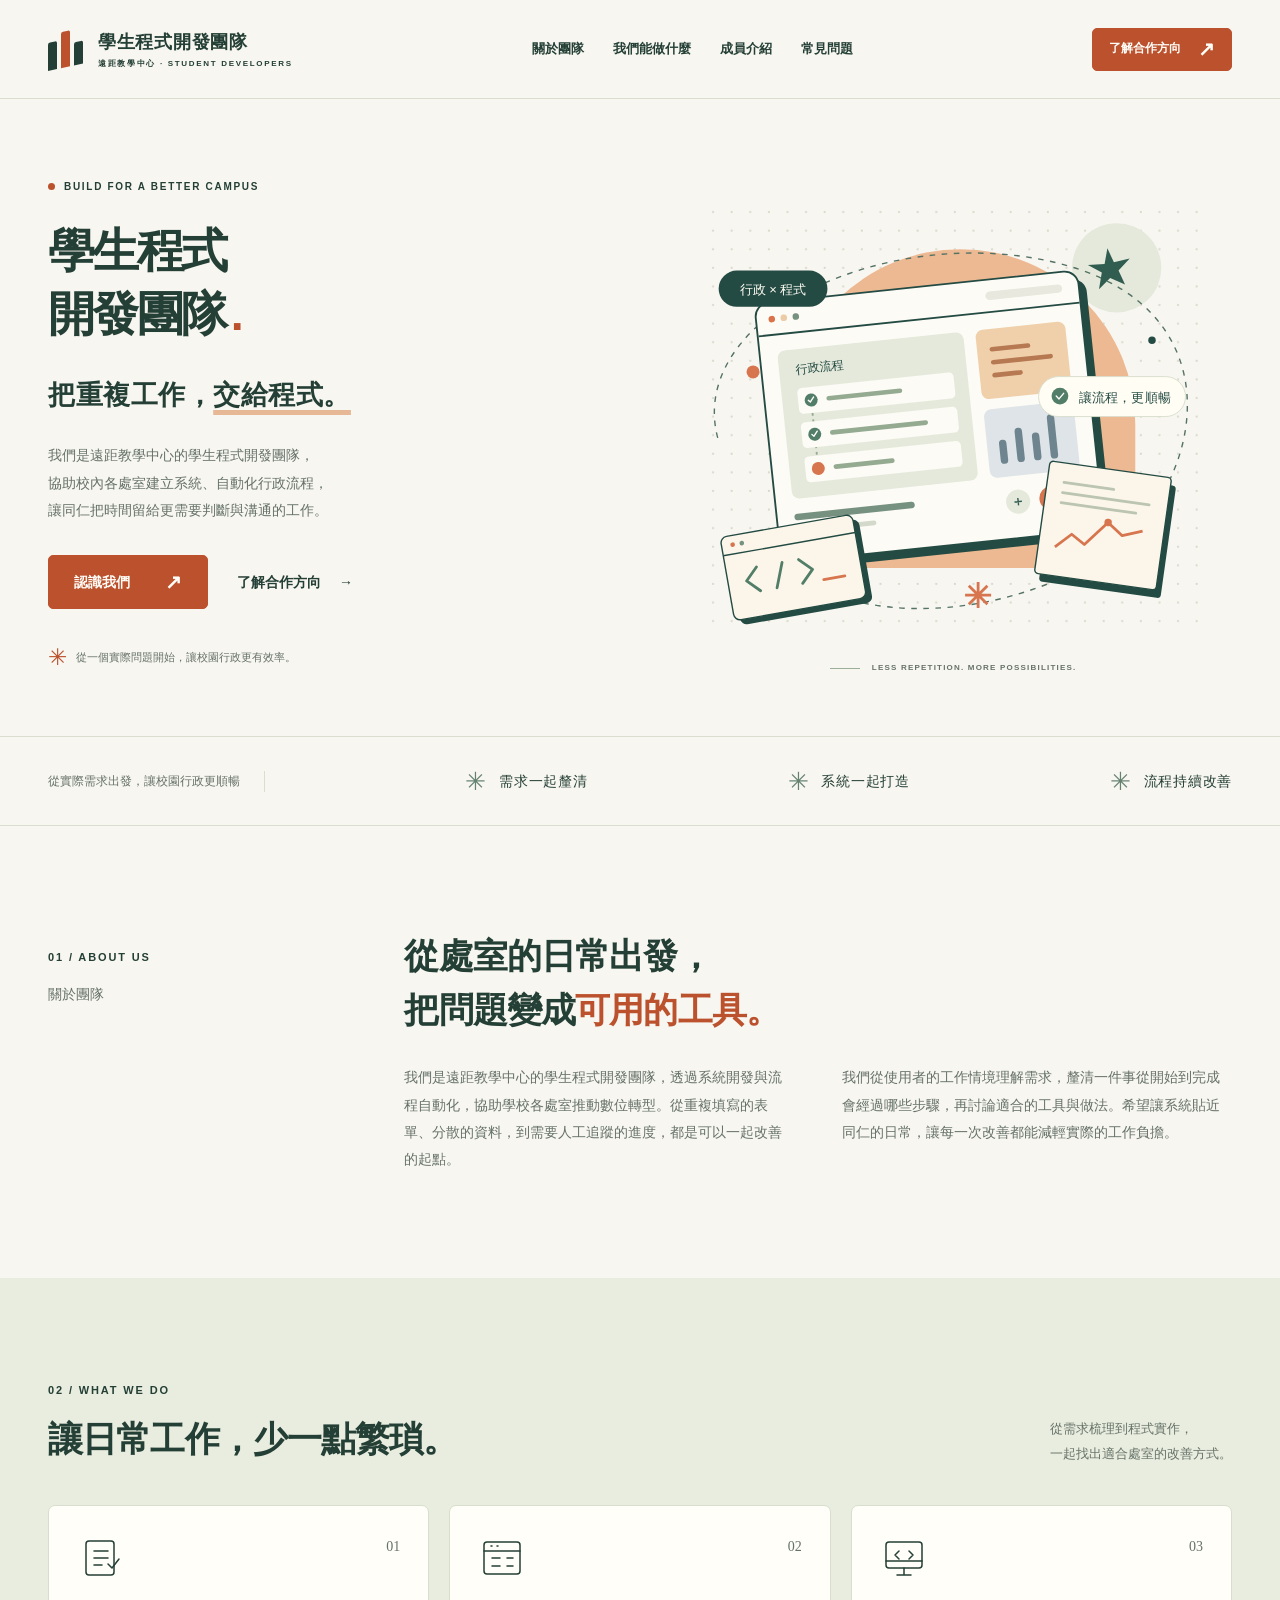
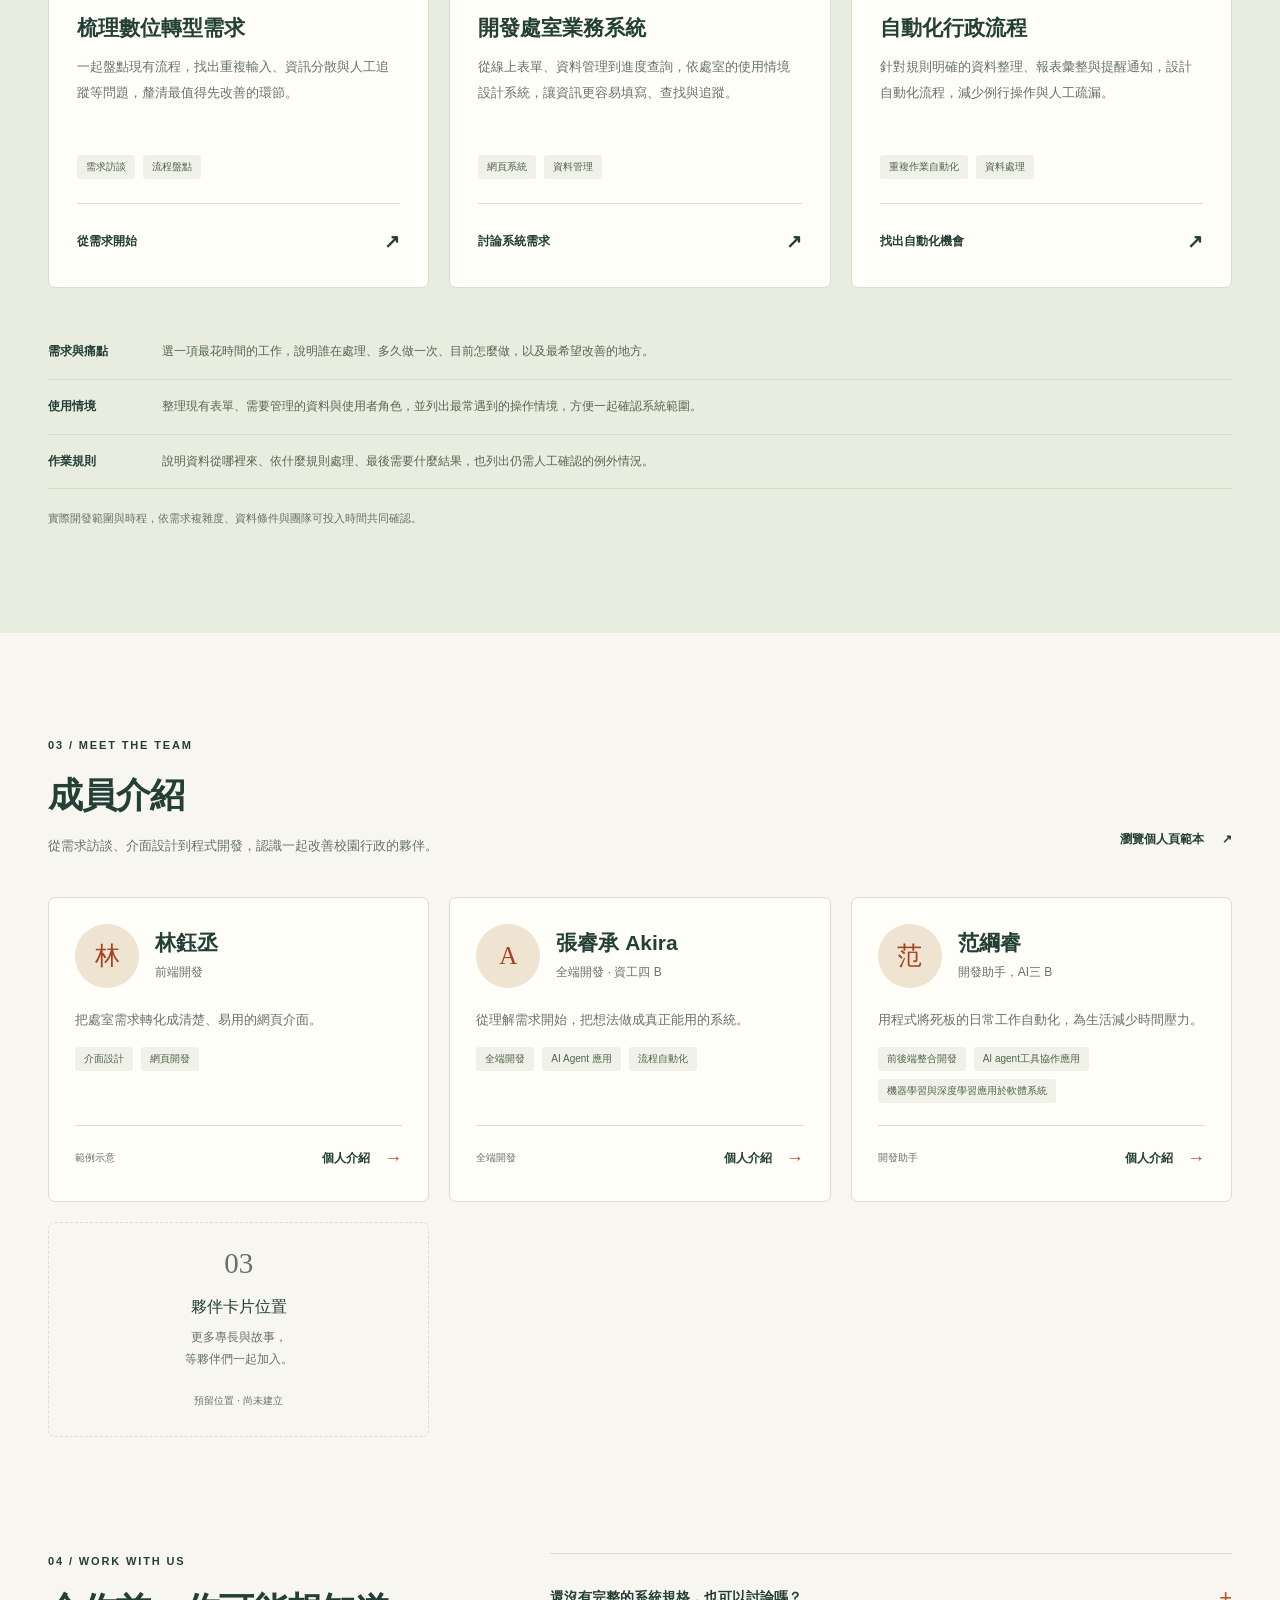
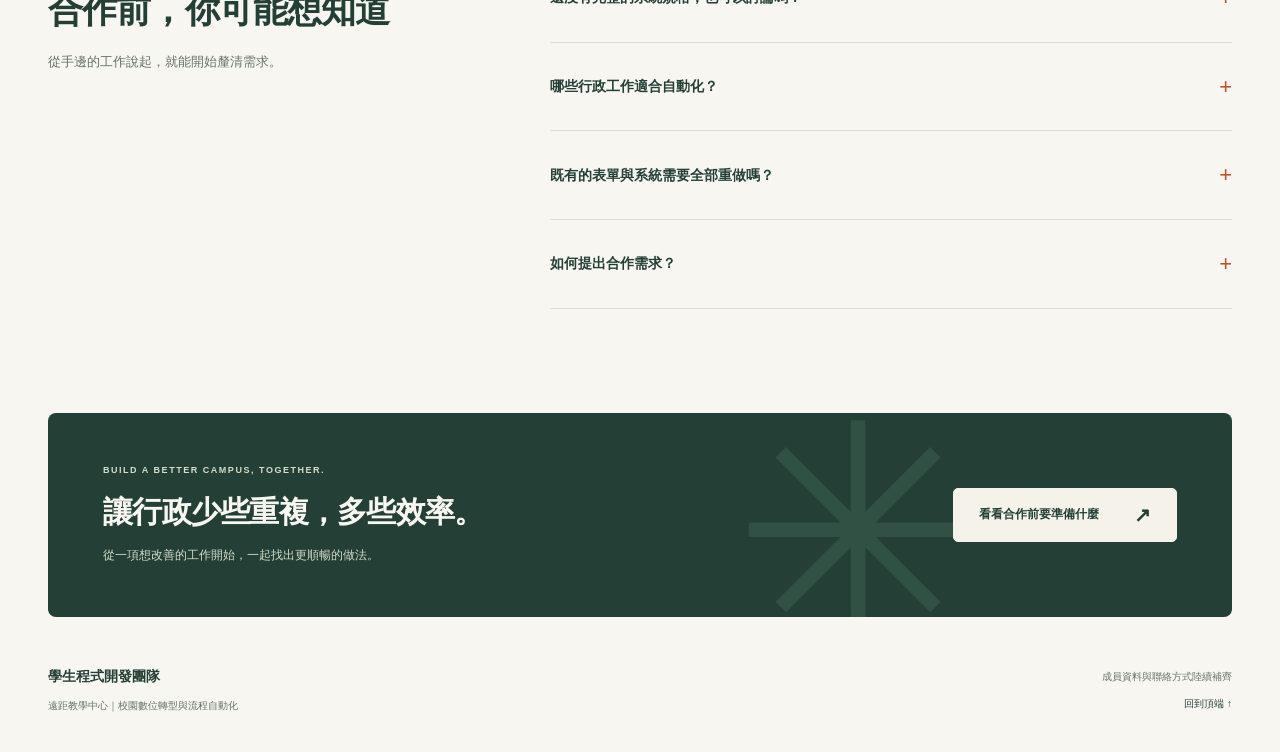
==== commit 9644ae94: "feat: add ray-fan self-introduction card" ====
--- a/index.html
+++ b/index.html
@@ -132,19 +132,14 @@
         </li>
         <!-- 以下為版面預留位置，新增真實成員卡片時可替換或移除；清單會自動換行。 -->
         <li>
-          <a class="member-card" href="members/chenhsin.html" aria-label="認識陳歆">
+          <a class="member-card" href="members/ray-fan.html" aria-label="認識范綱睿">
             <div class="member-card-header">
-              <span class="member-avatar" aria-hidden="true">歆</span>
-              <div class="member-info"><h3>陳歆</h3>
-              <p>程式設計· 資訊工程學系二年級</p>
-              </div>
+              <span class="member-avatar" aria-hidden="true">范</span>
+              <div class="member-info"><h3>范綱睿</h3><p>開發助手，AI三 B</p></div>
             </div>
-            <p class="member-summary">喜歡把學到的程式與 AI 技術實際做成有用的小工具。</p>
-            <div class="tag-row"><span>程式設計</span><span>AI</span></div>
-            <div class="member-card-footer">
-              <span class="member-status">學生開發者</span>
-              <span>個人介紹 <span aria-hidden="true">→</span></span>
-            </div>
+            <p class="member-summary">用程式將死板的日常工作自動化，為生活減少時間壓力。</p>
+            <div class="tag-row"><span>前後端整合開發</span><span>AI agent工具協作應用</span><span>機器學習與深度學習應用於軟體系統</span></div>
+            <div class="member-card-footer"><span class="member-status">開發助手</span><span>個人介紹 <span aria-hidden="true">→</span></span></div>
           </a>
         </li>
         <li>
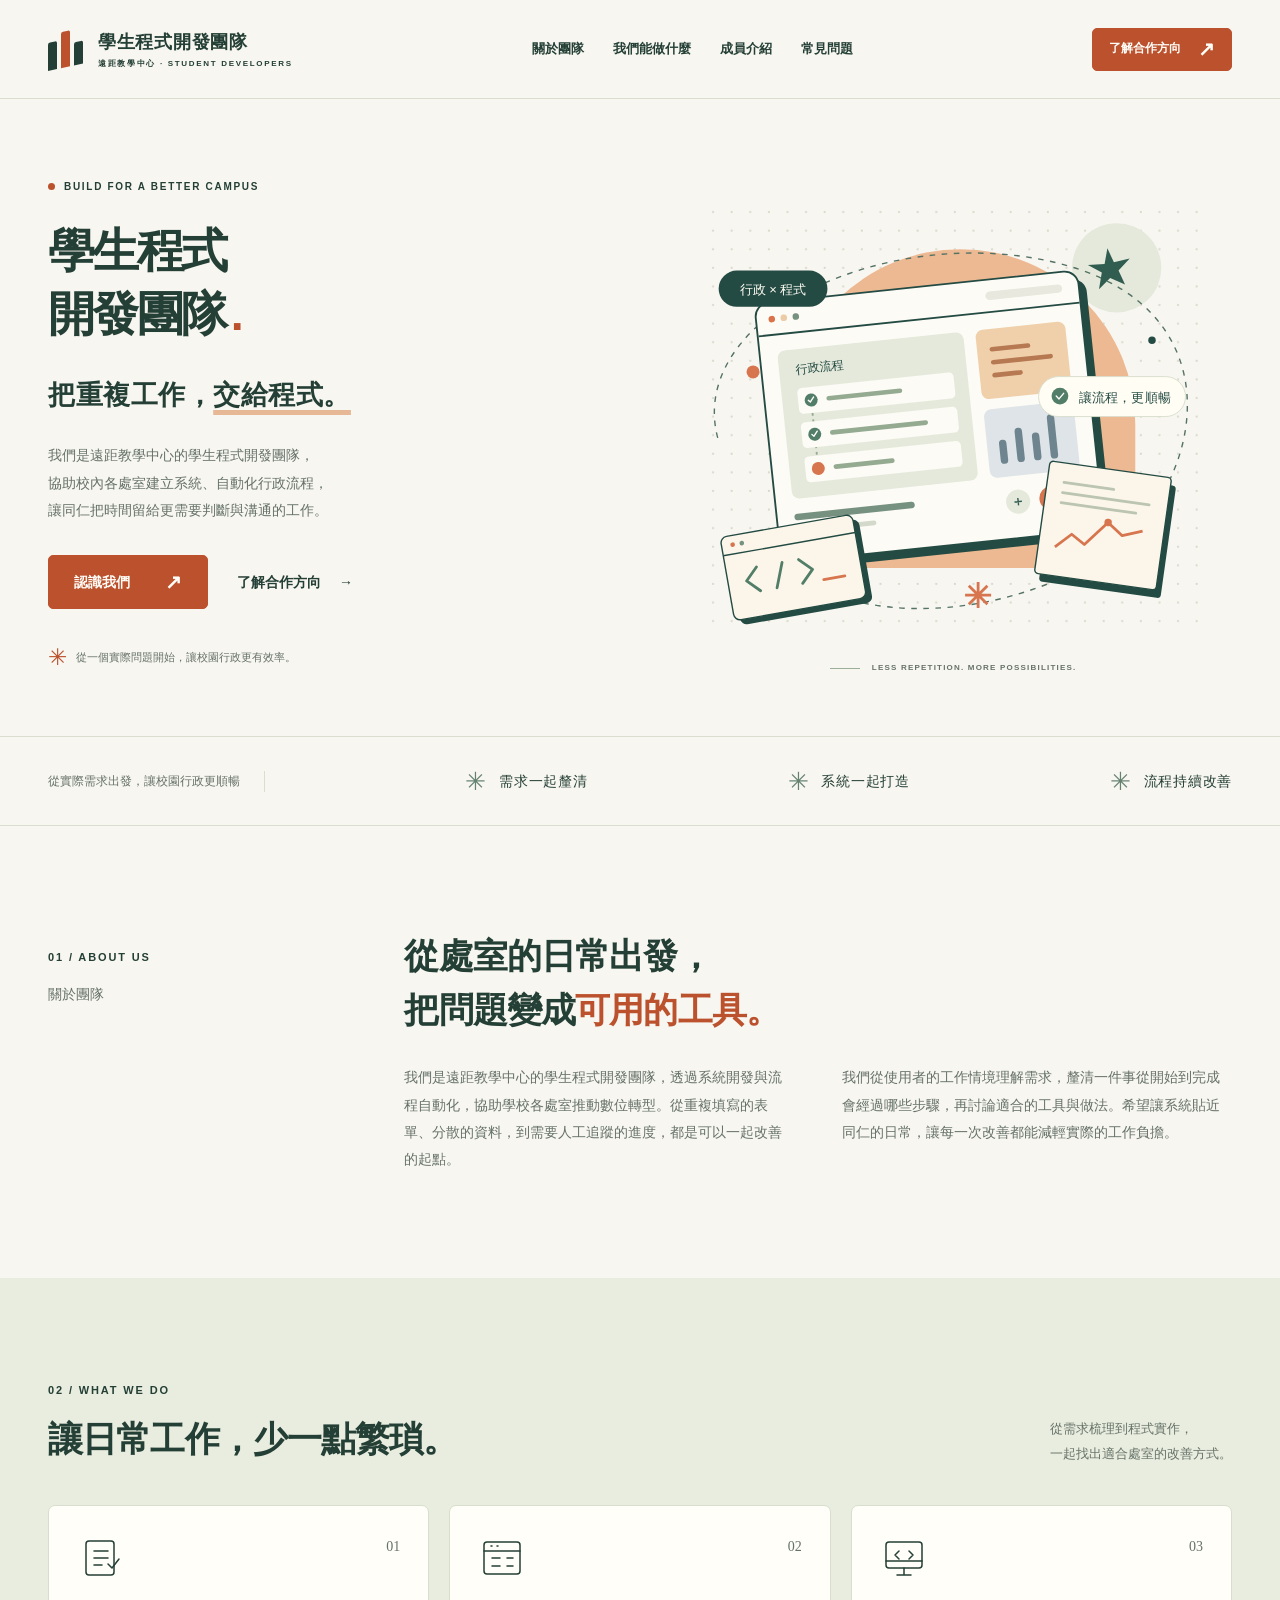
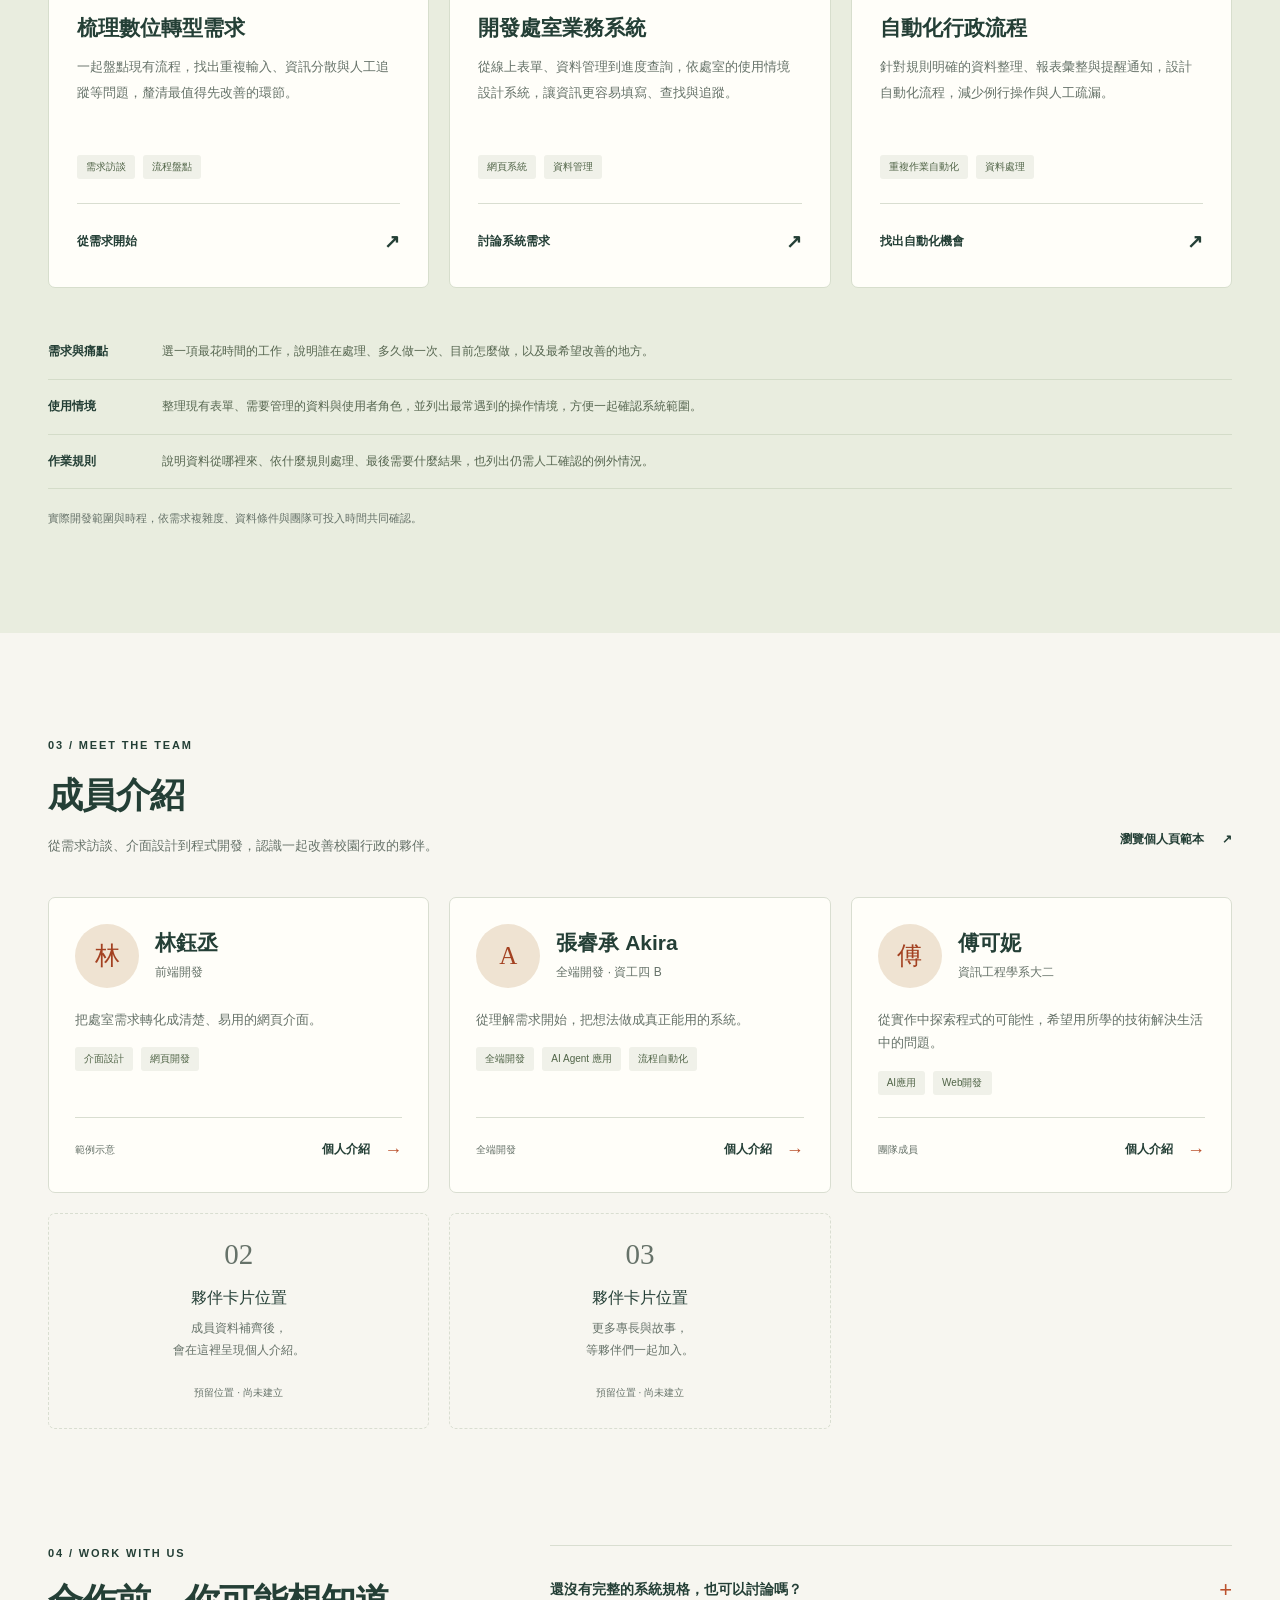
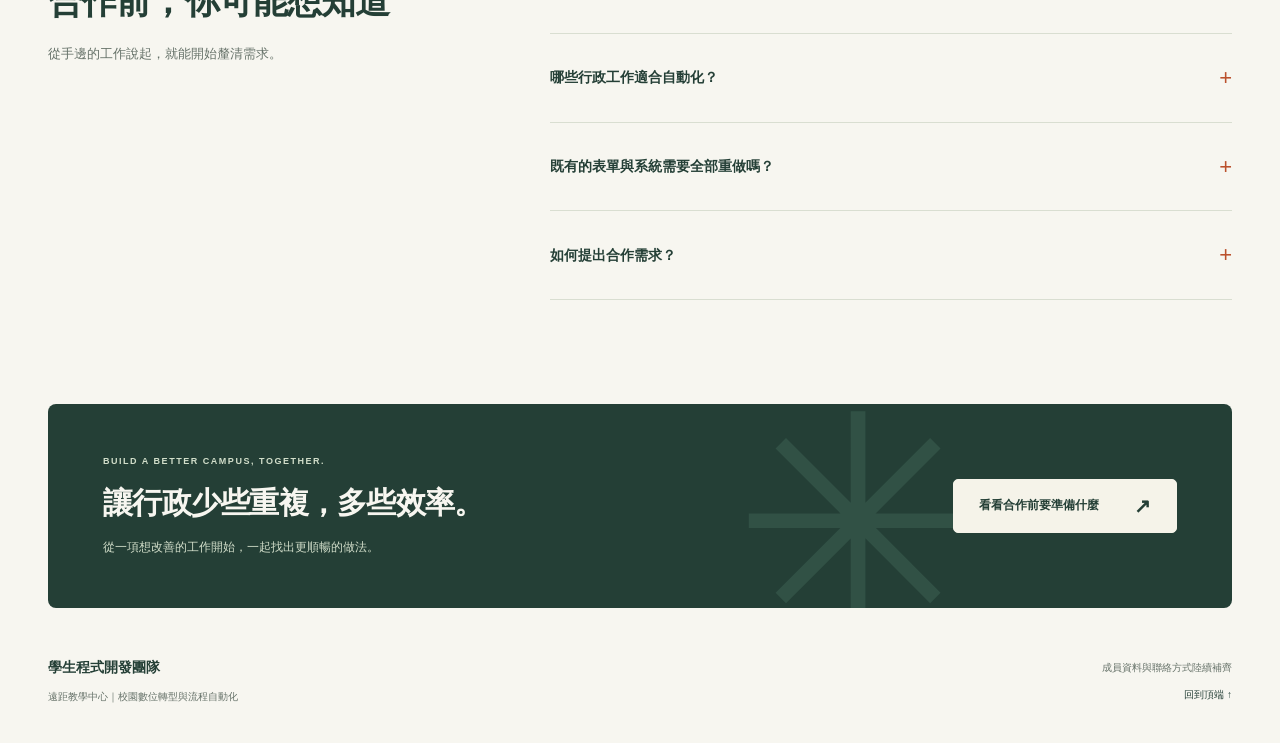
==== commit 908387ea: "feat: add keni self-introduction card" ====
--- a/index.html
+++ b/index.html
@@ -130,17 +130,25 @@
             <div class="member-card-footer"><span class="member-status">全端開發</span><span>個人介紹 <span aria-hidden="true">→</span></span></div>
           </a>
         </li>
+        <li>
+          <a class="member-card" href="members/keni.html" aria-label="認識傅可妮">
+            <div class="member-card-header">
+              <span class="member-avatar" aria-hidden="true">傅</span>
+              <div class="member-info"><h3>傅可妮</h3><p>資訊工程學系大二</p></div>
+            </div>
+            <p class="member-summary">從實作中探索程式的可能性，希望用所學的技術解決生活中的問題。</p>
+            <div class="tag-row"><span>AI應用</span><span>Web開發</span></div>
+            <div class="member-card-footer"><span class="member-status">團隊成員</span><span>個人介紹 <span aria-hidden="true">→</span></span></div>
+          </a>
+        </li>
         <!-- 以下為版面預留位置，新增真實成員卡片時可替換或移除；清單會自動換行。 -->
         <li>
-          <a class="member-card" href="members/ray-fan.html" aria-label="認識范綱睿">
-            <div class="member-card-header">
-              <span class="member-avatar" aria-hidden="true">范</span>
-              <div class="member-info"><h3>范綱睿</h3><p>開發助手，AI三 B</p></div>
-            </div>
-            <p class="member-summary">用程式將死板的日常工作自動化，為生活減少時間壓力。</p>
-            <div class="tag-row"><span>前後端整合開發</span><span>AI agent工具協作應用</span><span>機器學習與深度學習應用於軟體系統</span></div>
-            <div class="member-card-footer"><span class="member-status">開發助手</span><span>個人介紹 <span aria-hidden="true">→</span></span></div>
-          </a>
+          <div class="member-card member-card-placeholder">
+            <span class="member-slot" aria-hidden="true">02</span>
+            <h3>夥伴卡片位置</h3>
+            <p>成員資料補齊後，<br>會在這裡呈現個人介紹。</p>
+            <span class="member-placeholder-label">預留位置 · 尚未建立</span>
+          </div>
         </li>
         <li>
           <div class="member-card member-card-placeholder">
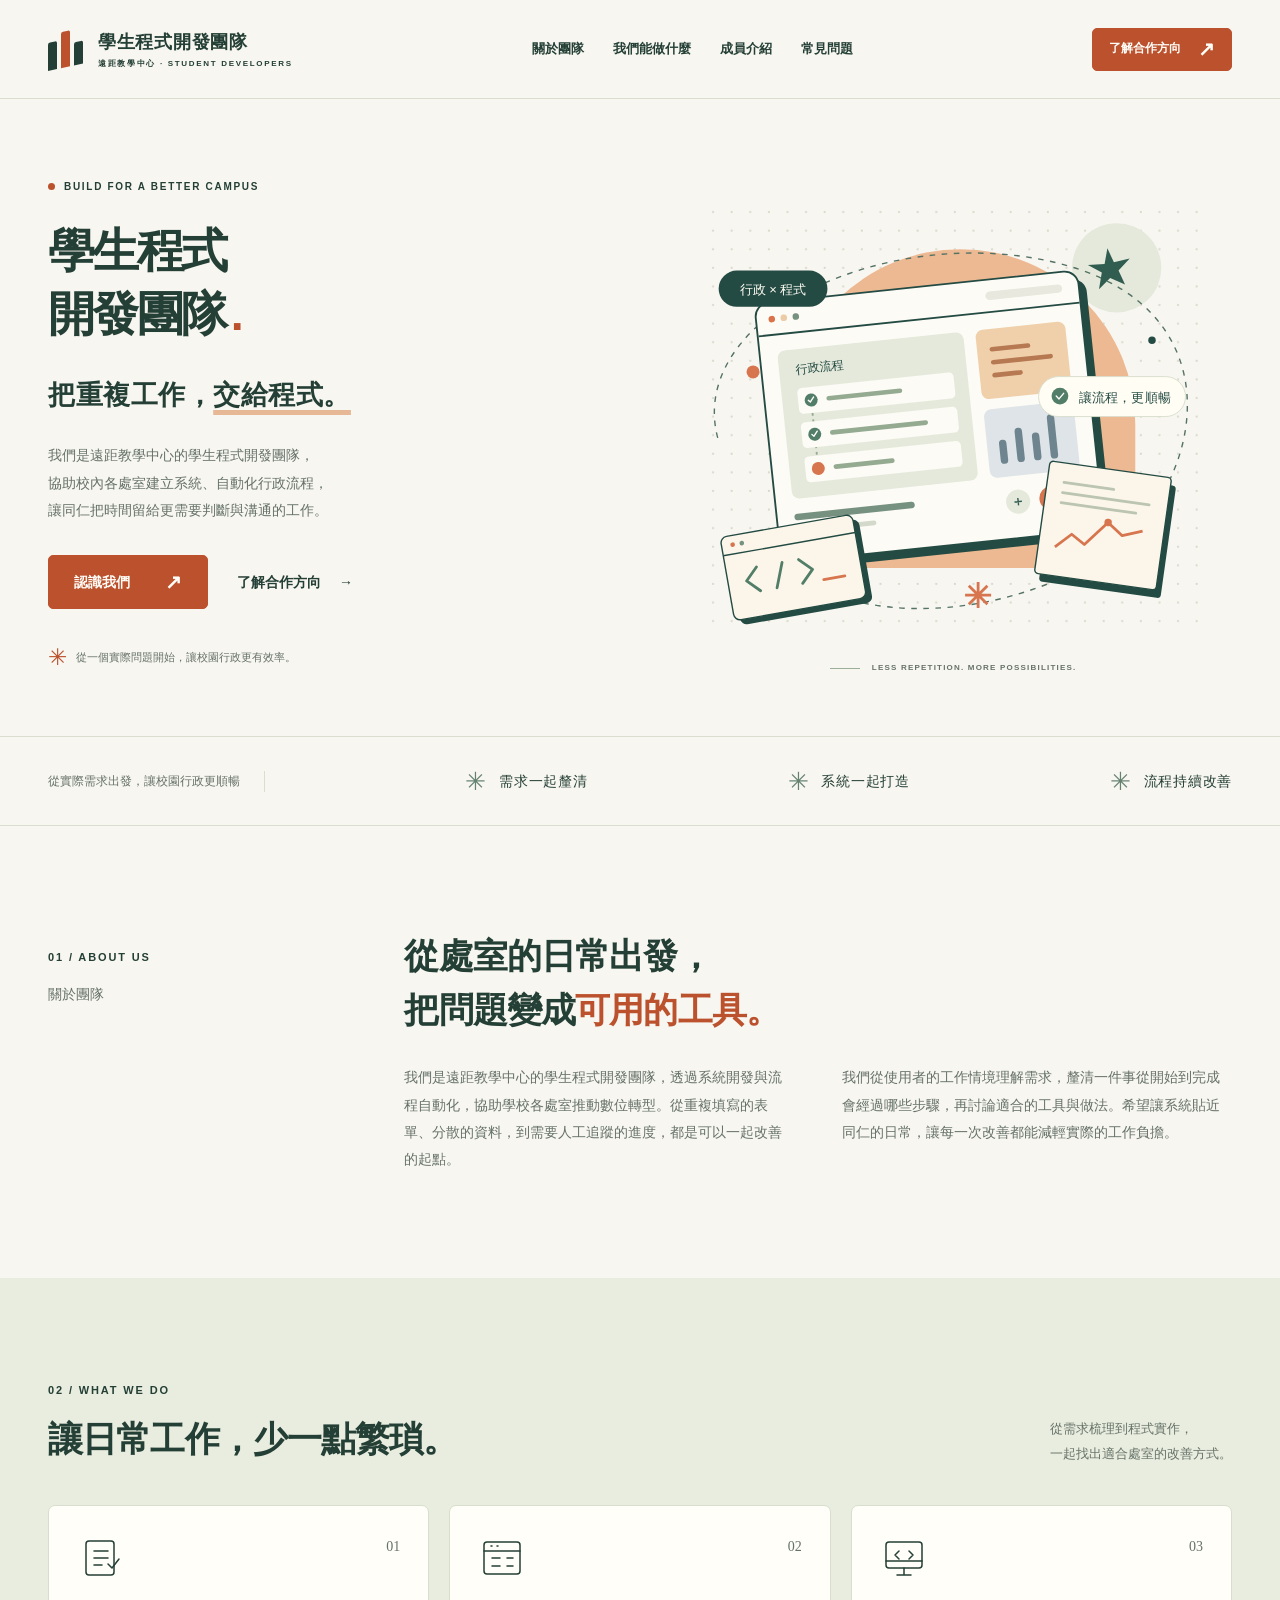
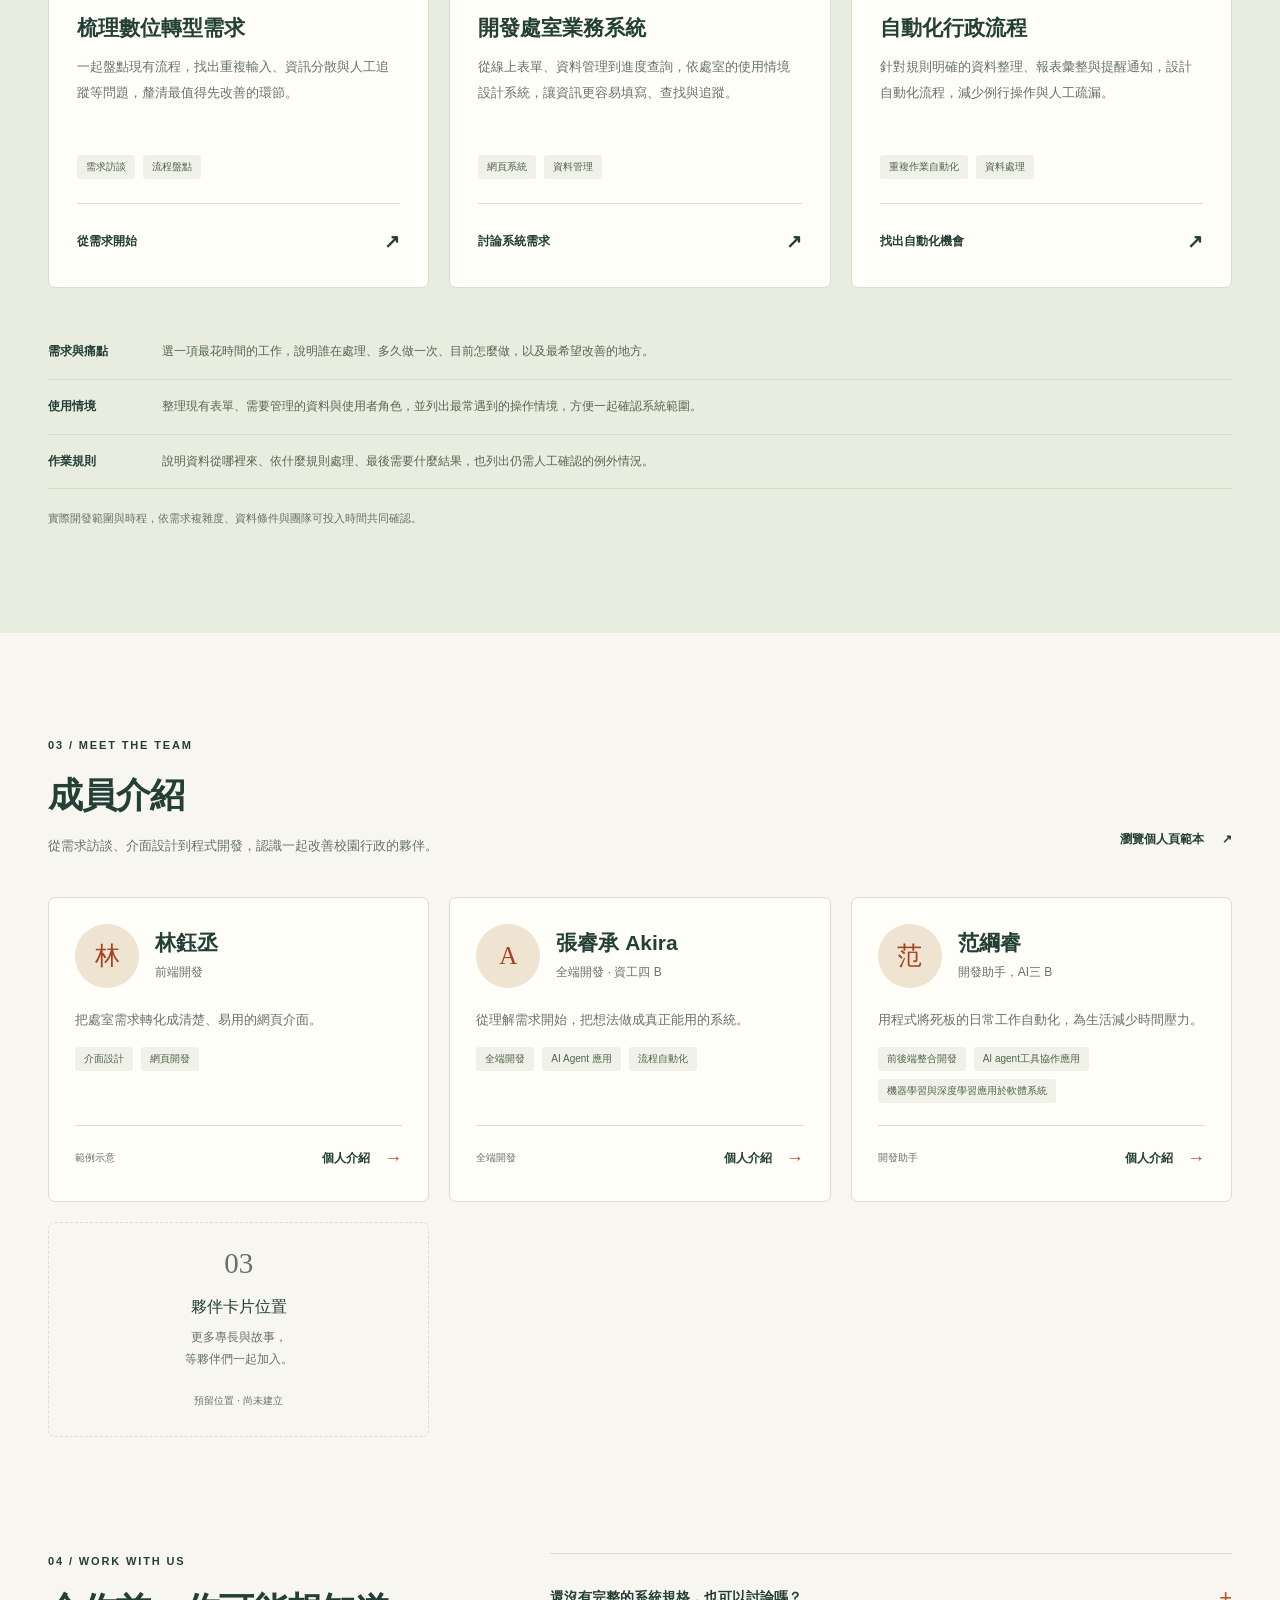
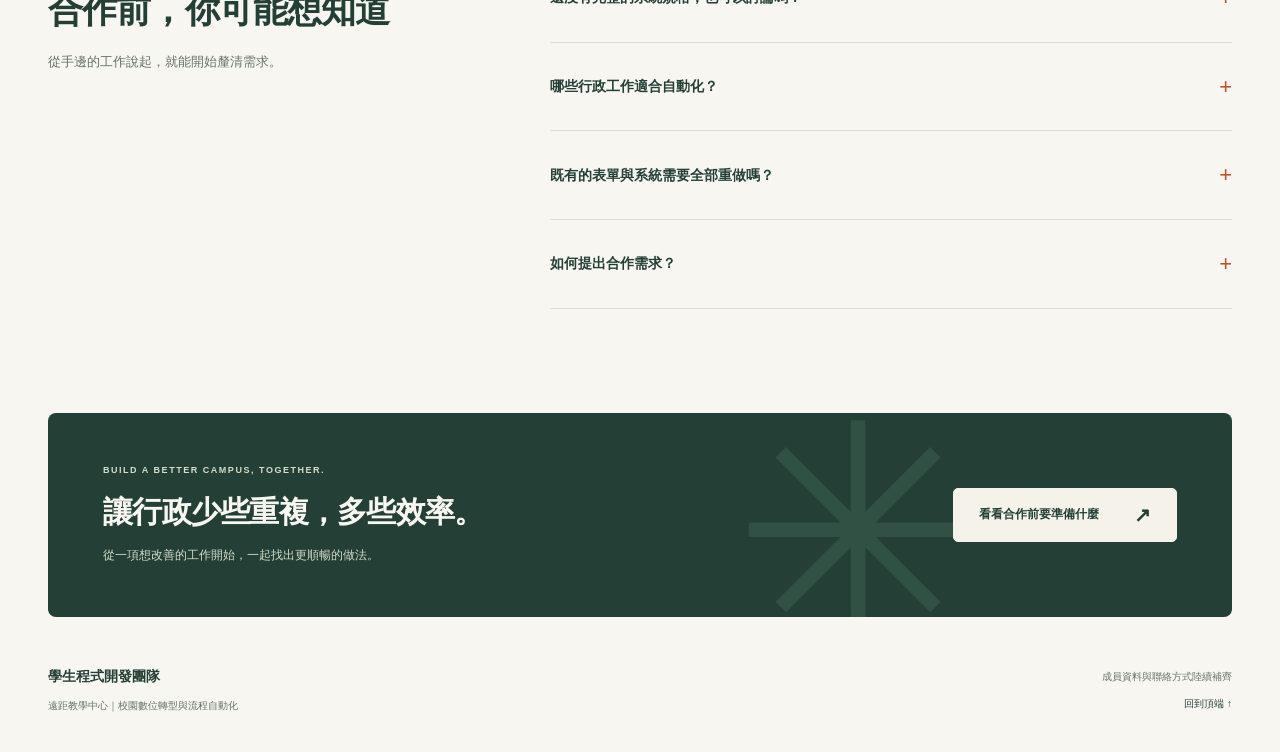
==== commit d832d95b: "Merge pull request #4 from janoscar309-dotcom/dev/413040410/self-introduction-card feat: 新增 [范綱睿] 的自" ====
--- a/index.html
+++ b/index.html
@@ -130,25 +130,17 @@
             <div class="member-card-footer"><span class="member-status">全端開發</span><span>個人介紹 <span aria-hidden="true">→</span></span></div>
           </a>
         </li>
-        <li>
-          <a class="member-card" href="members/keni.html" aria-label="認識傅可妮">
-            <div class="member-card-header">
-              <span class="member-avatar" aria-hidden="true">傅</span>
-              <div class="member-info"><h3>傅可妮</h3><p>資訊工程學系大二</p></div>
-            </div>
-            <p class="member-summary">從實作中探索程式的可能性，希望用所學的技術解決生活中的問題。</p>
-            <div class="tag-row"><span>AI應用</span><span>Web開發</span></div>
-            <div class="member-card-footer"><span class="member-status">團隊成員</span><span>個人介紹 <span aria-hidden="true">→</span></span></div>
-          </a>
-        </li>
         <!-- 以下為版面預留位置，新增真實成員卡片時可替換或移除；清單會自動換行。 -->
         <li>
-          <div class="member-card member-card-placeholder">
-            <span class="member-slot" aria-hidden="true">02</span>
-            <h3>夥伴卡片位置</h3>
-            <p>成員資料補齊後，<br>會在這裡呈現個人介紹。</p>
-            <span class="member-placeholder-label">預留位置 · 尚未建立</span>
-          </div>
+          <a class="member-card" href="members/ray-fan.html" aria-label="認識范綱睿">
+            <div class="member-card-header">
+              <span class="member-avatar" aria-hidden="true">范</span>
+              <div class="member-info"><h3>范綱睿</h3><p>開發助手，AI三 B</p></div>
+            </div>
+            <p class="member-summary">用程式將死板的日常工作自動化，為生活減少時間壓力。</p>
+            <div class="tag-row"><span>前後端整合開發</span><span>AI agent工具協作應用</span><span>機器學習與深度學習應用於軟體系統</span></div>
+            <div class="member-card-footer"><span class="member-status">開發助手</span><span>個人介紹 <span aria-hidden="true">→</span></span></div>
+          </a>
         </li>
         <li>
           <div class="member-card member-card-placeholder">
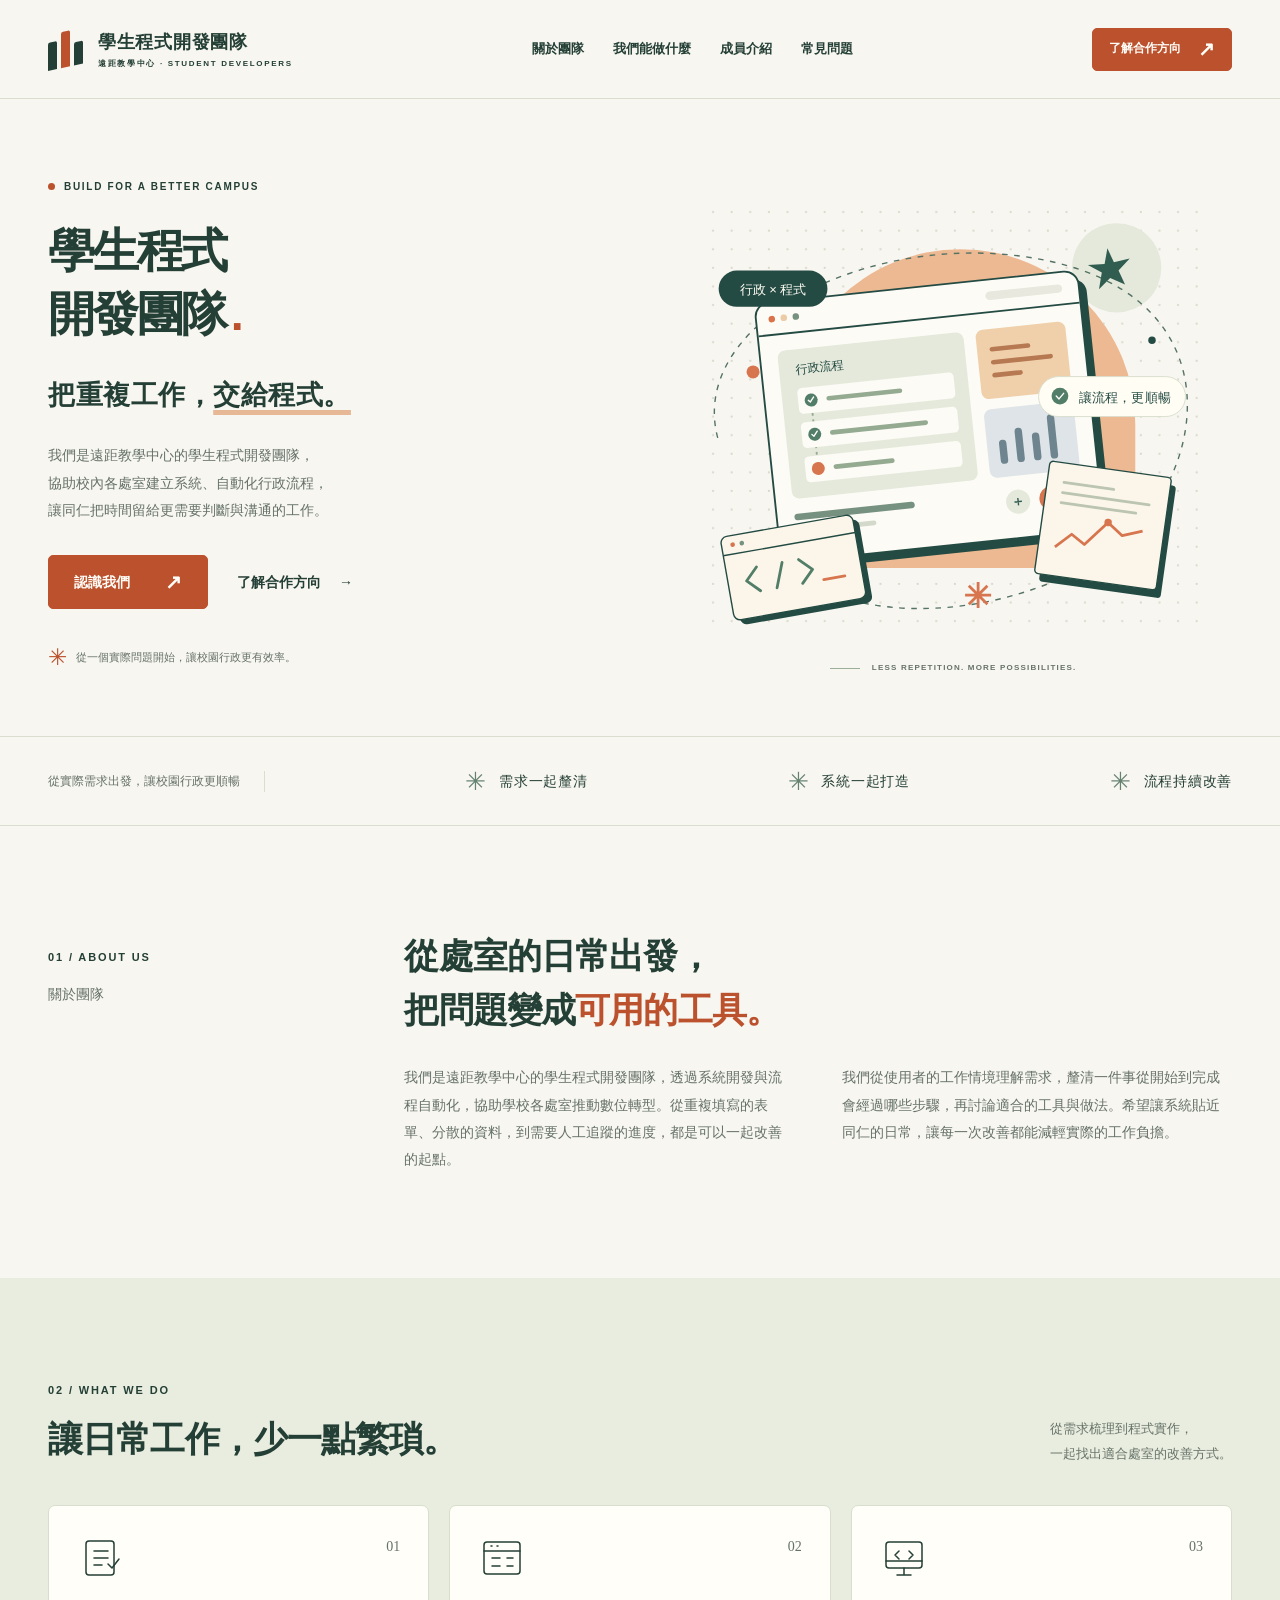
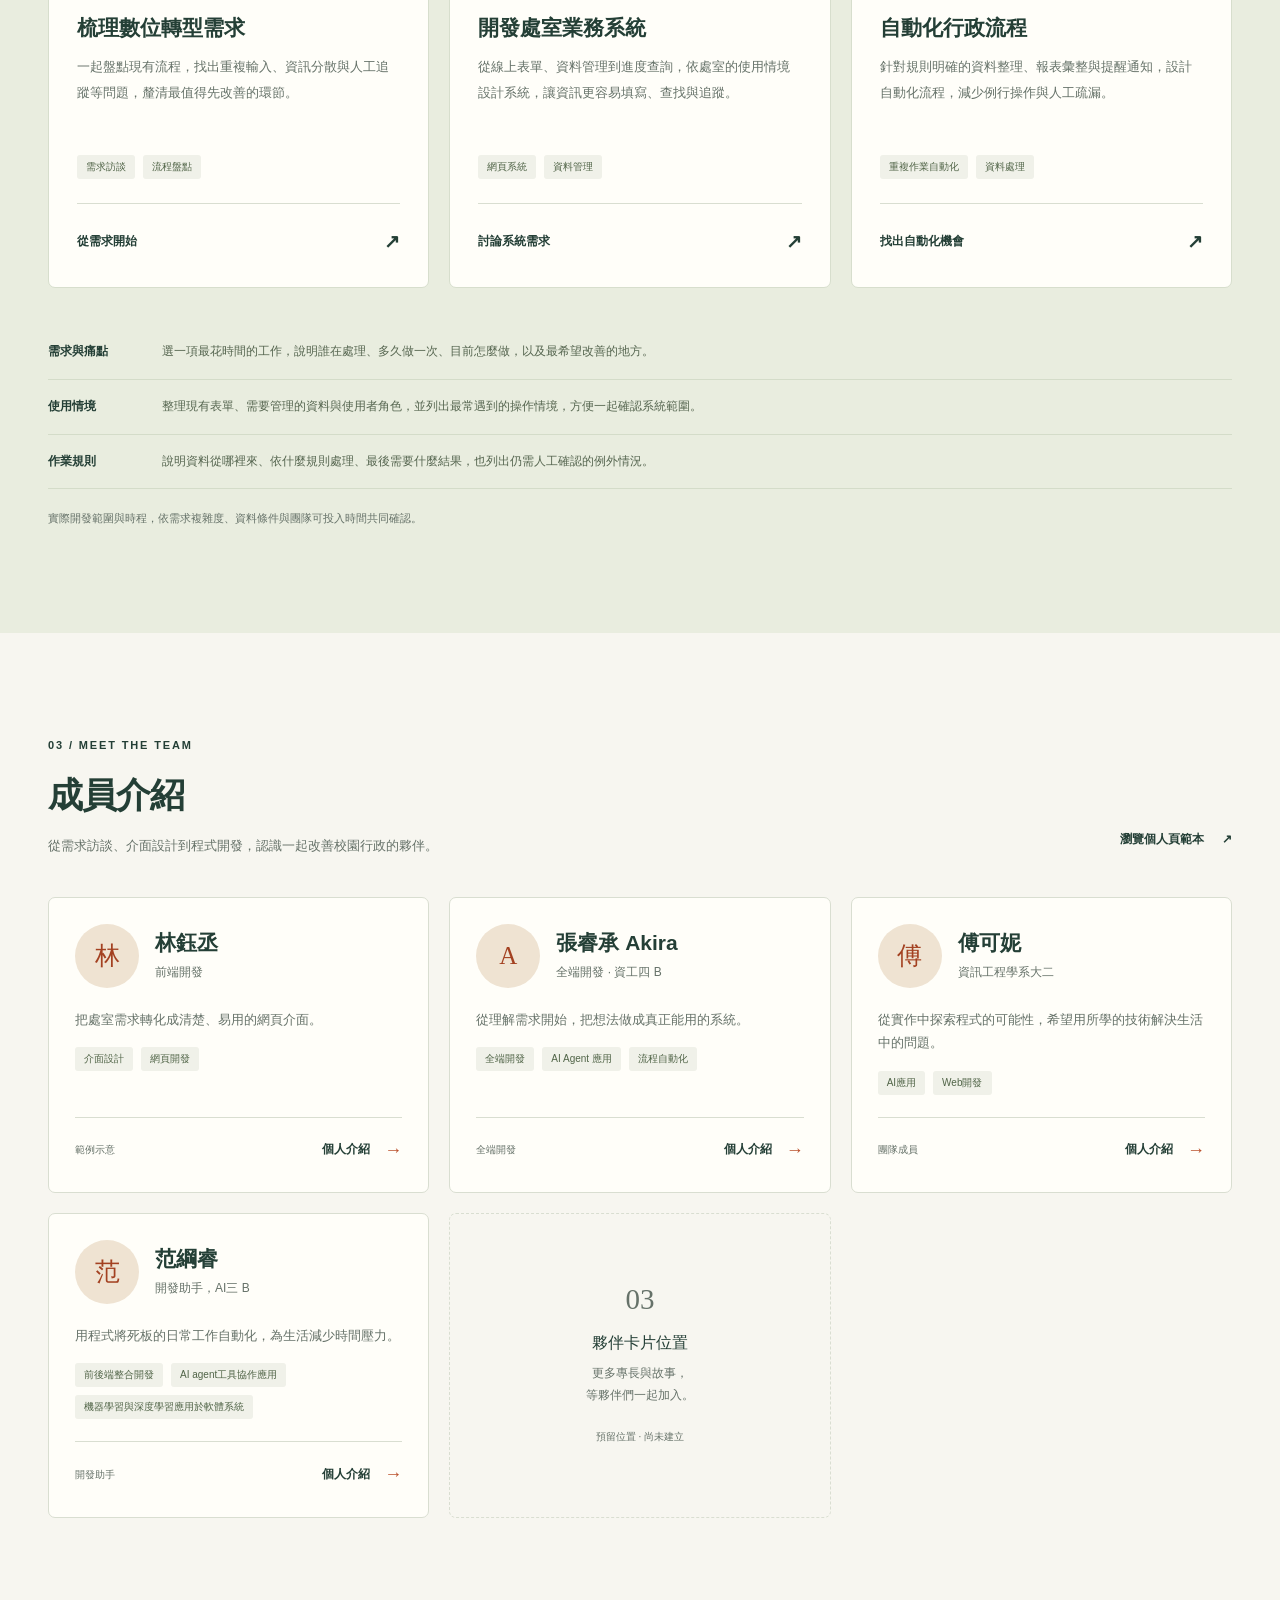
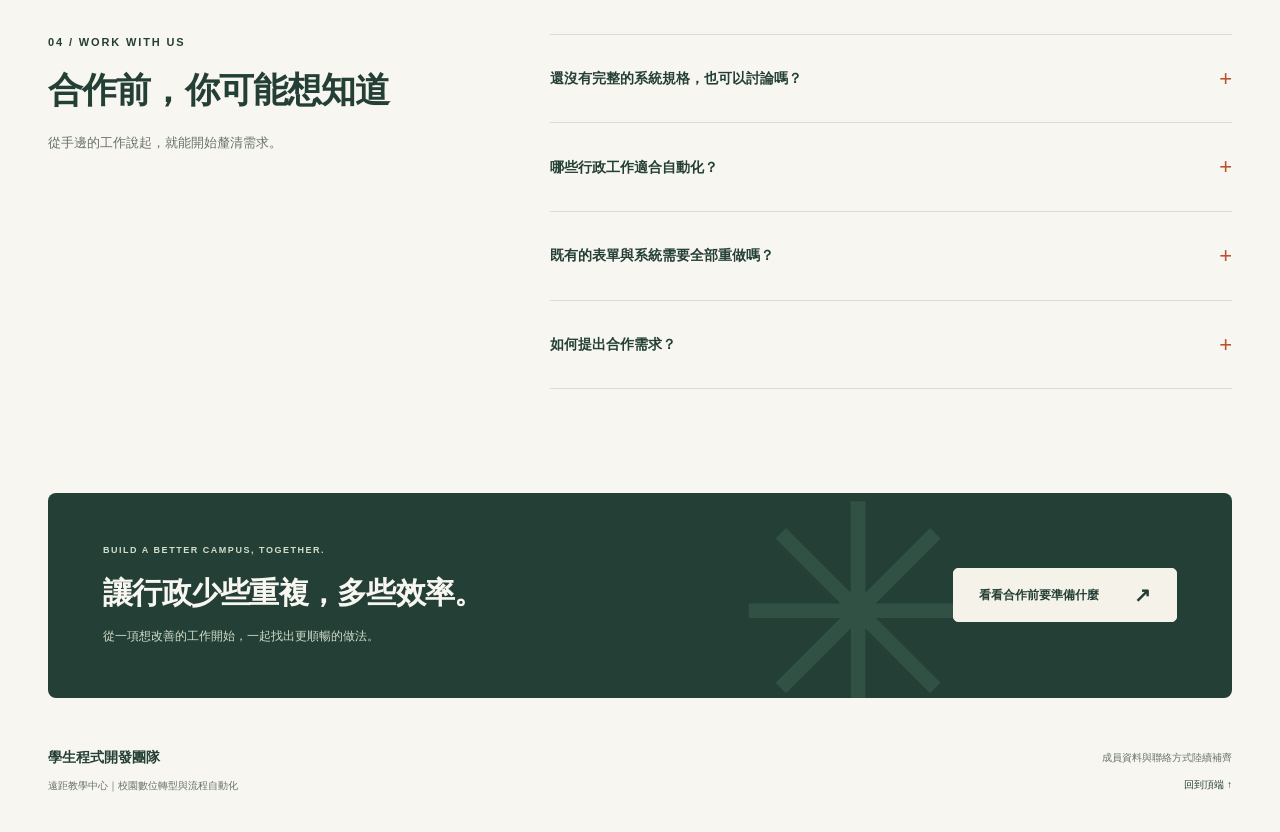
==== commit b3526116: "Merge pull request #5 from cornelia261610-afk/dev/414411040/self-introduction-card 新增傅可妮的自我介紹卡片與個人頁" ====
--- a/index.html
+++ b/index.html
@@ -130,6 +130,17 @@
             <div class="member-card-footer"><span class="member-status">全端開發</span><span>個人介紹 <span aria-hidden="true">→</span></span></div>
           </a>
         </li>
+        <li>
+          <a class="member-card" href="members/keni.html" aria-label="認識傅可妮">
+            <div class="member-card-header">
+              <span class="member-avatar" aria-hidden="true">傅</span>
+              <div class="member-info"><h3>傅可妮</h3><p>資訊工程學系大二</p></div>
+            </div>
+            <p class="member-summary">從實作中探索程式的可能性，希望用所學的技術解決生活中的問題。</p>
+            <div class="tag-row"><span>AI應用</span><span>Web開發</span></div>
+            <div class="member-card-footer"><span class="member-status">團隊成員</span><span>個人介紹 <span aria-hidden="true">→</span></span></div>
+          </a>
+        </li>
         <!-- 以下為版面預留位置，新增真實成員卡片時可替換或移除；清單會自動換行。 -->
         <li>
           <a class="member-card" href="members/ray-fan.html" aria-label="認識范綱睿">
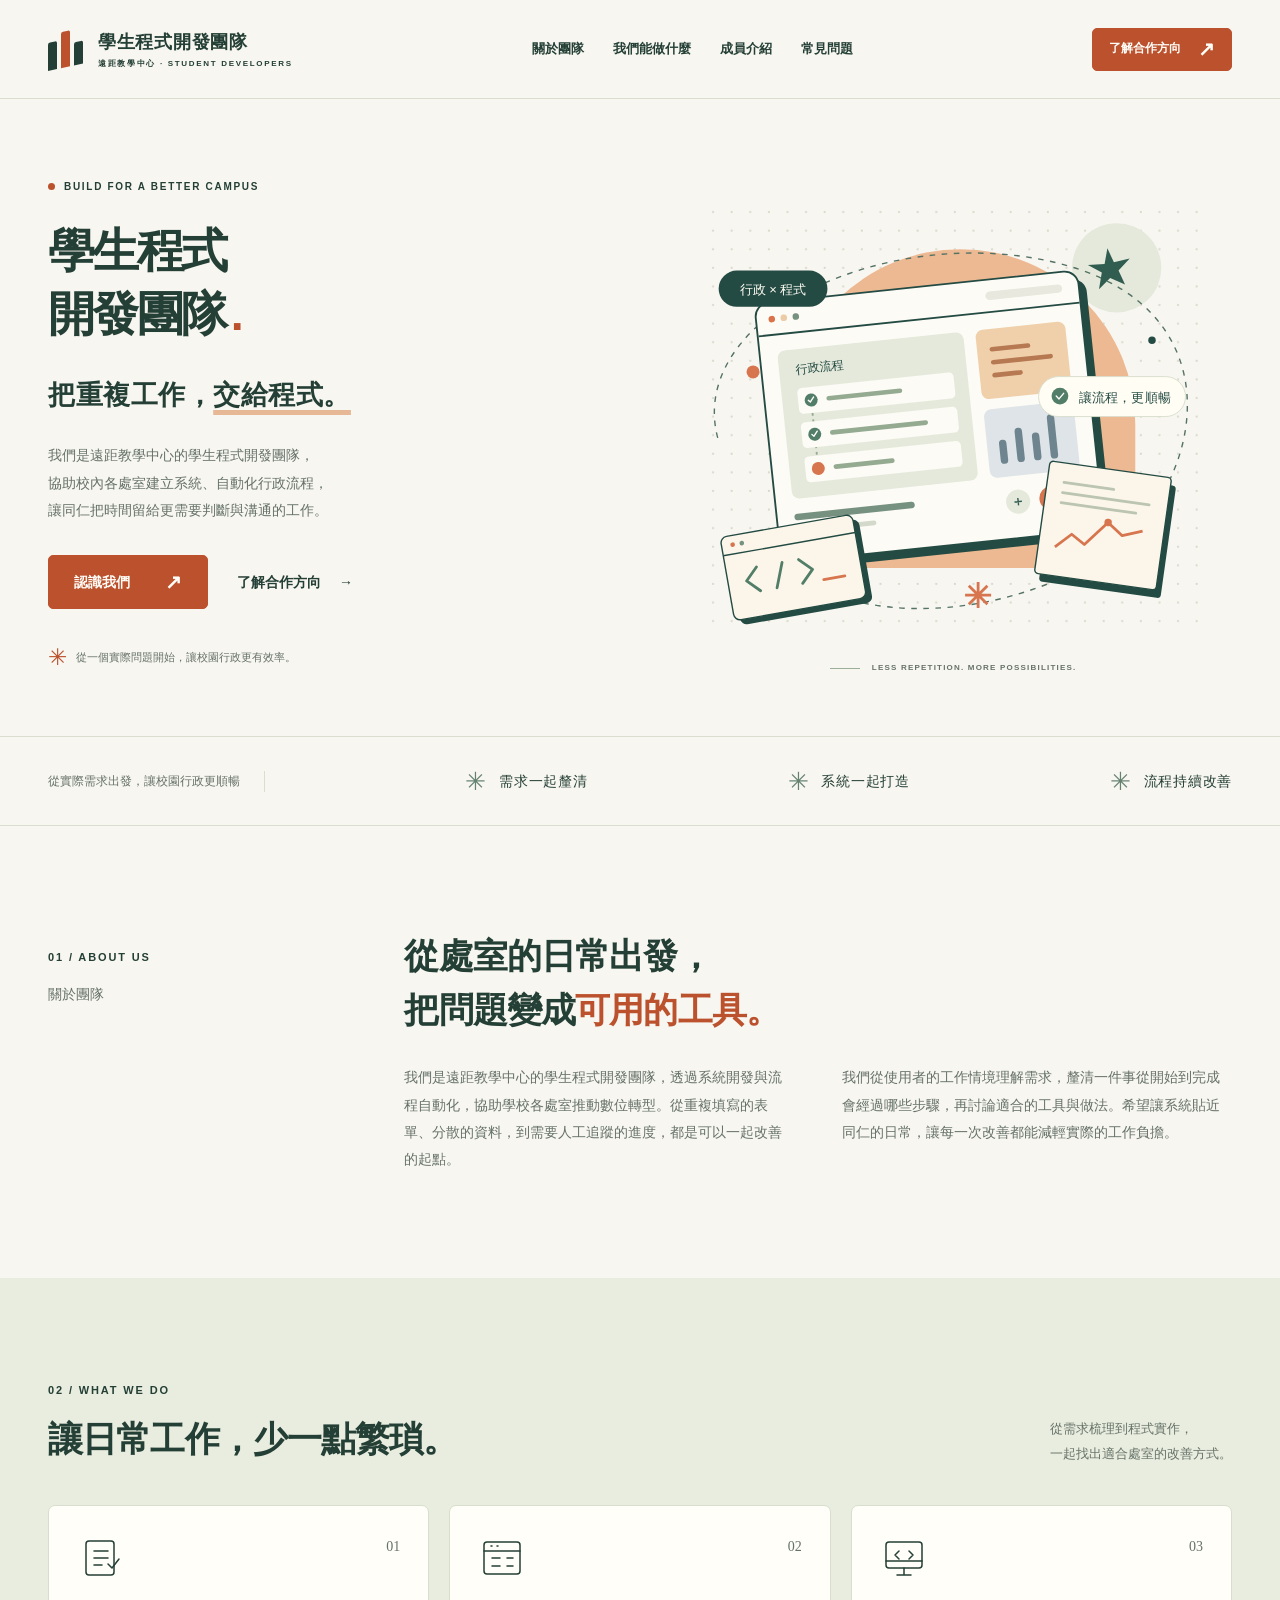
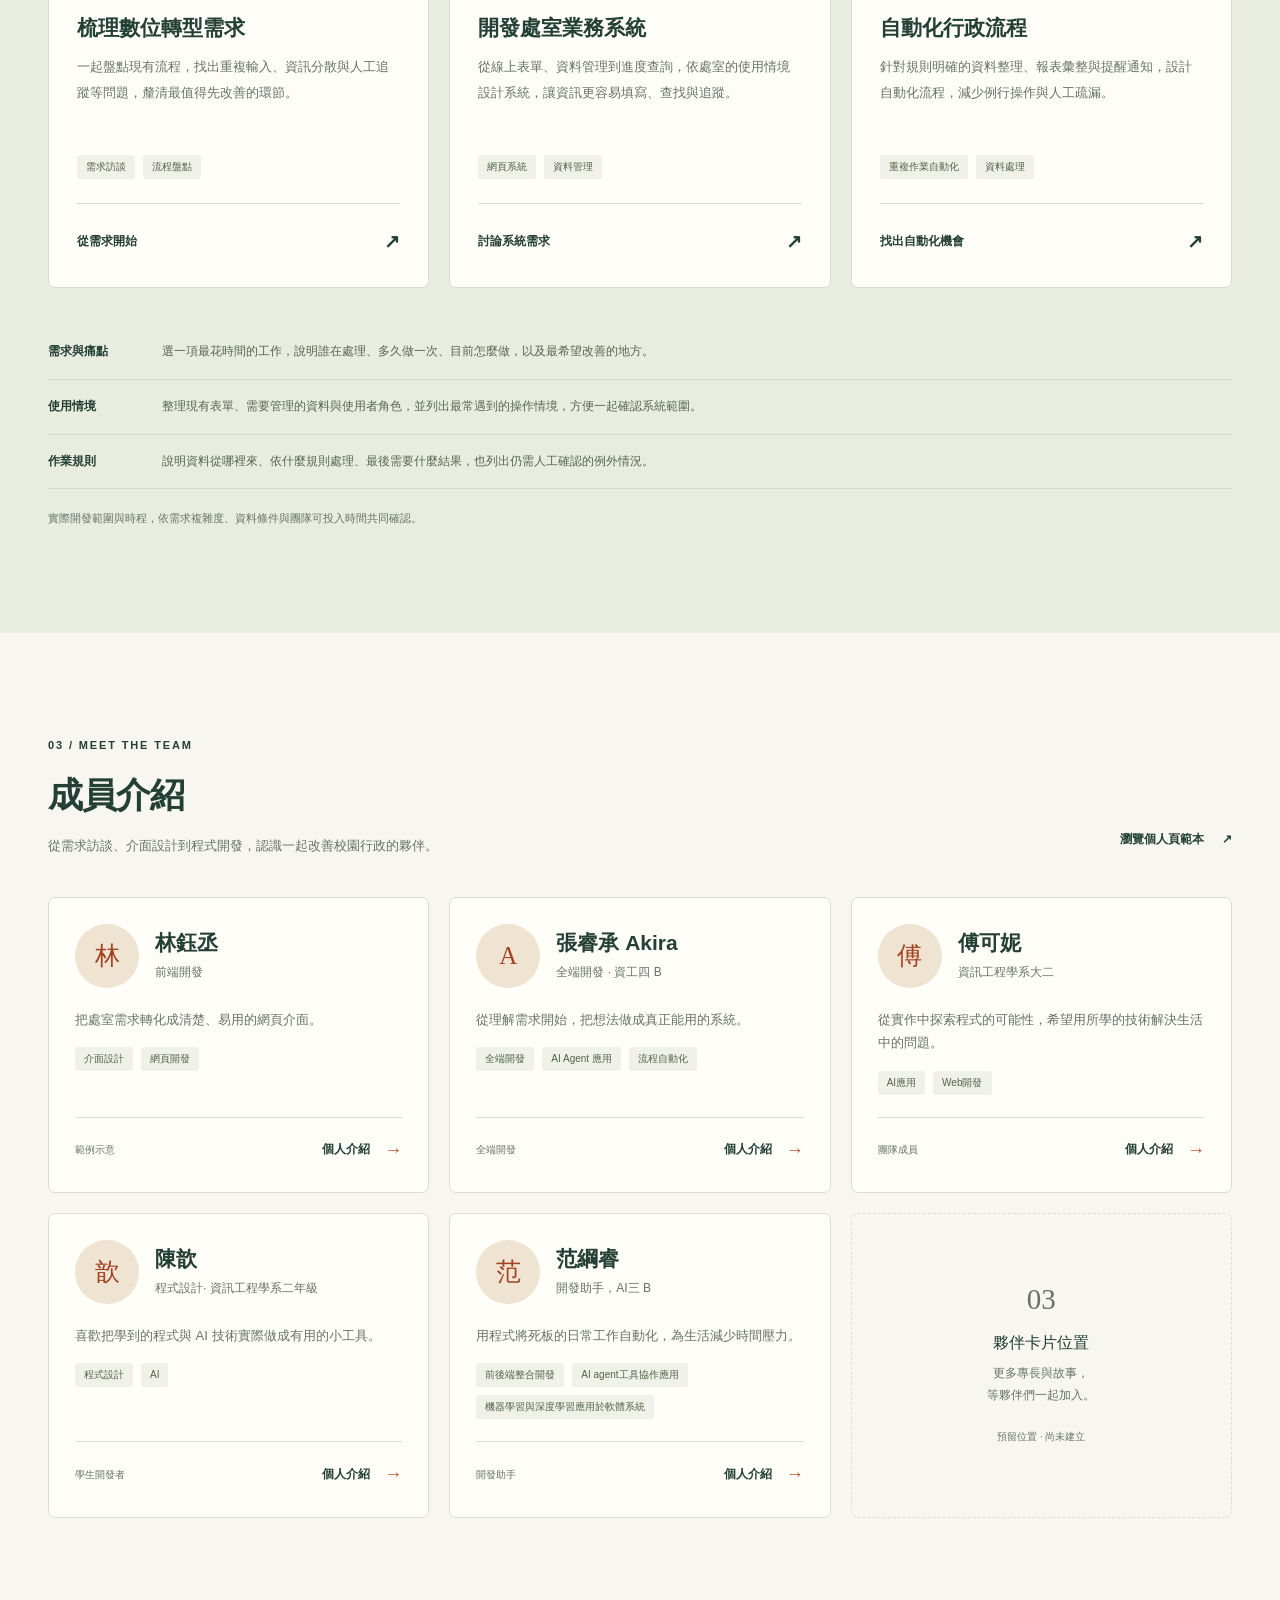
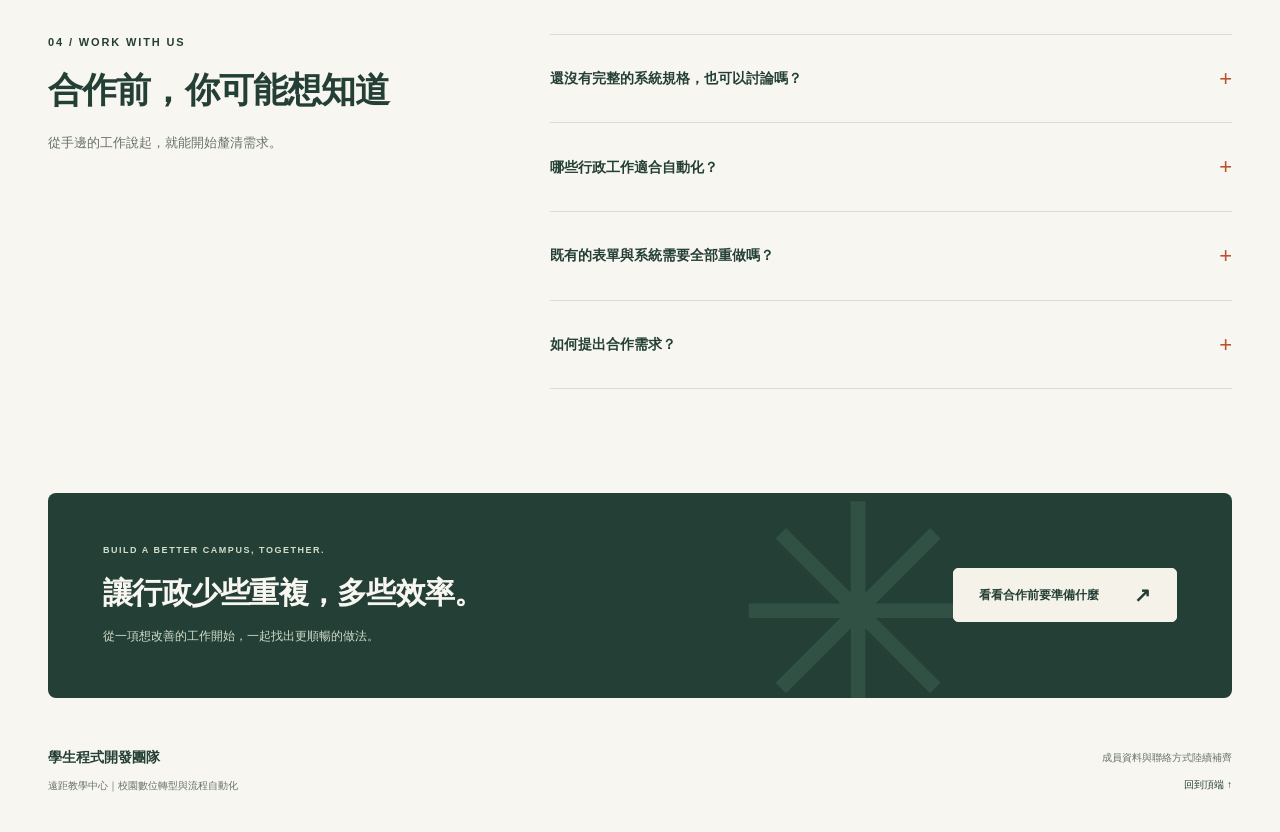
==== commit d01ca529: "resolve merge conflict" ====
--- a/index.html
+++ b/index.html
@@ -143,6 +143,22 @@
         </li>
         <!-- 以下為版面預留位置，新增真實成員卡片時可替換或移除；清單會自動換行。 -->
         <li>
+          <a class="member-card" href="members/chenhsin.html" aria-label="認識陳歆">
+            <div class="member-card-header">
+              <span class="member-avatar" aria-hidden="true">歆</span>
+              <div class="member-info"><h3>陳歆</h3>
+              <p>程式設計· 資訊工程學系二年級</p>
+              </div>
+            </div>
+            <p class="member-summary">喜歡把學到的程式與 AI 技術實際做成有用的小工具。</p>
+            <div class="tag-row"><span>程式設計</span><span>AI</span></div>
+            <div class="member-card-footer">
+              <span class="member-status">學生開發者</span>
+              <span>個人介紹 <span aria-hidden="true">→</span></span>
+            </div>
+          </a>
+        </li>
+        <li>
           <a class="member-card" href="members/ray-fan.html" aria-label="認識范綱睿">
             <div class="member-card-header">
               <span class="member-avatar" aria-hidden="true">范</span>
